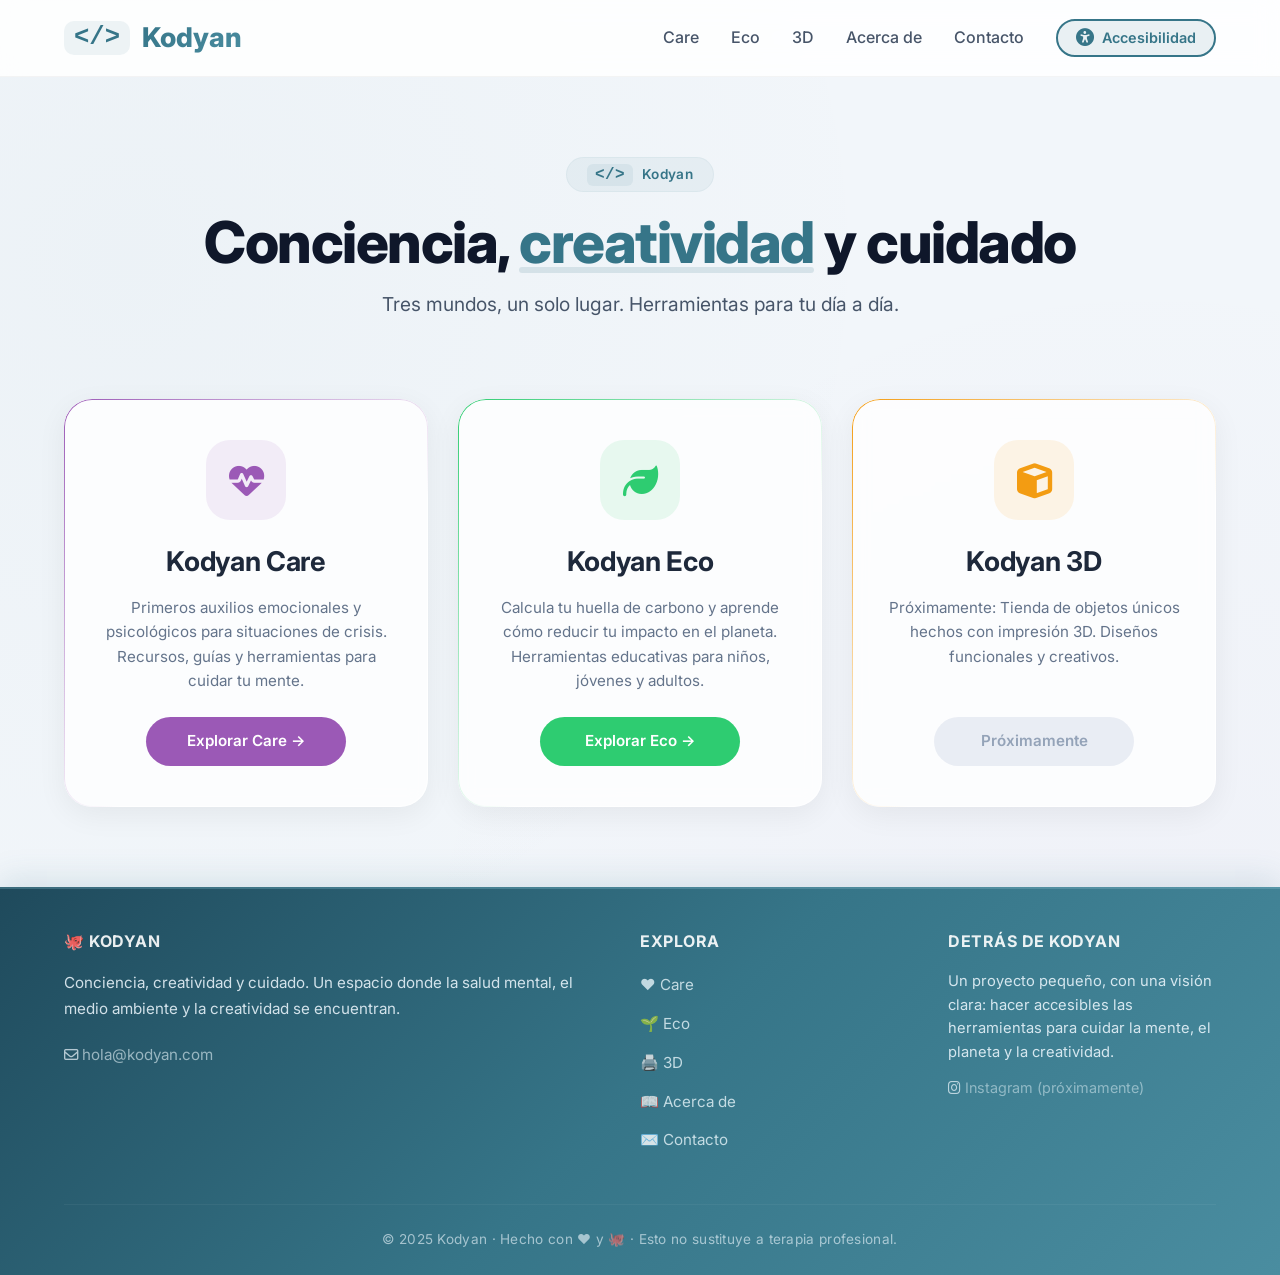
==== index.html @ 507002a2 "Update index.html" ====
<!DOCTYPE html>
<html lang="es">
<head>
    <meta charset="UTF-8" />
    <meta name="viewport" content="width=device-width, initial-scale=1.0" />
    <title>Kodyan · Conciencia, creatividad y cuidado</title>

    <!-- Font Awesome (iconos) -->
    <link rel="stylesheet" href="https://cdnjs.cloudflare.com/ajax/libs/font-awesome/6.5.0/css/all.min.css" />
    <!-- Google Fonts (Inter) -->
    <link href="https://fonts.googleapis.com/css2?family=Inter:opsz,wght@14..32,400;14..32,500;14..32,600;14..32,700;14..32,800&display=swap" rel="stylesheet" />

    <style>
        /* ============================================ */
        /* 1. RESET Y VARIABLES                         */
        /* ============================================ */
        * {
            margin: 0;
            padding: 0;
            box-sizing: border-box;
        }

        :root {
            --color-primario: #367588;
            --color-primario-claro: #4a8da0;
            --color-primario-oscuro: #1f4a5c;
            --color-care: #9B59B6;
            --color-eco: #2ECC71;
            --color-3d: #F39C12;
            --blanco: #ffffff;
            --gris-bg: #f2f6fa;
            --sombra-card: 0 8px 30px rgba(0, 0, 0, 0.06);
            --sombra-hover: 0 20px 50px rgba(0, 0, 0, 0.12);
            --radio: 28px;
        }

        body {
            font-family: 'Inter', sans-serif;
            background: var(--gris-bg);
            color: #1e293b;
            min-height: 100vh;
            display: flex;
            flex-direction: column;
            font-size: 1.125rem;
            line-height: 1.6;
            background-image:
                radial-gradient(circle at 10% 20%, rgba(54, 117, 136, 0.03) 0%, transparent 50%),
                radial-gradient(circle at 90% 80%, rgba(155, 89, 182, 0.03) 0%, transparent 50%);
            transition: all 0.3s ease;
        }

        .container {
            max-width: 1200px;
            margin: 0 auto;
            padding: 0 24px;
            width: 100%;
        }

        /* ============================================ */
        /* 2. SKIP LINK Y ACCESIBILIDAD                 */
        /* ============================================ */
        .skip-link {
            position: absolute;
            top: -1000px;
            left: 50%;
            transform: translateX(-50%);
            background: var(--color-primario);
            color: var(--blanco);
            padding: 12px 24px;
            border-radius: 0 0 8px 8px;
            z-index: 999;
            font-weight: 600;
            text-decoration: none;
        }
        .skip-link:focus { top: 0; }

        *:focus-visible {
            outline: 3px solid var(--color-primario);
            outline-offset: 3px;
            border-radius: 6px;
        }

        .visually-hidden {
            position: absolute;
            width: 1px;
            height: 1px;
            padding: 0;
            margin: -1px;
            overflow: hidden;
            clip: rect(0, 0, 0, 0);
            border: 0;
        }

        /* ============================================ */
        /* 3. HEADER Y MENÚ HAMBURGUESA                 */
        /* ============================================ */
        header {
            background: rgba(255, 255, 255, 0.85);
            backdrop-filter: blur(12px);
            -webkit-backdrop-filter: blur(12px);
            border-bottom: 1px solid rgba(0, 0, 0, 0.04);
            padding: 16px 0;
            position: sticky;
            top: 0;
            z-index: 50;
            transition: background 0.3s ease, border-color 0.3s ease;
        }

        .header-container {
            display: flex;
            justify-content: space-between;
            align-items: center;
            position: relative;
        }

        .logo {
            font-size: 1.7rem;
            font-weight: 800;
            color: var(--color-primario);
            text-decoration: none;
            display: flex;
            align-items: center;
            gap: 12px;
        }

        .logo-icono {
            font-weight: 800;
            font-size: 1.6rem;
            background: rgba(54, 117, 136, 0.08);
            padding: 4px 10px;
            border-radius: 10px;
            font-family: 'Courier New', monospace;
            color: var(--color-primario);
            line-height: 1;
            transition: background 0.3s ease, color 0.3s ease;
        }

        .logo span:last-child {
            background: linear-gradient(135deg, var(--color-primario), var(--color-primario-claro));
            -webkit-background-clip: text;
            -webkit-text-fill-color: transparent;
            background-clip: text;
            transition: all 0.3s ease;
        }

        /* Botón hamburguesa (oculto en escritorio) */
        .menu-hamburguesa {
            display: none;
            background: none;
            border: none;
            font-size: 1.8rem;
            color: var(--color-primario);
            cursor: pointer;
            padding: 8px;
            border-radius: 8px;
            transition: background 0.3s ease, color 0.3s ease;
        }

        .menu-hamburguesa:hover {
            background: rgba(54, 117, 136, 0.08);
        }

        .menu-hamburguesa:focus-visible {
            outline: 3px solid var(--color-primario);
            outline-offset: 3px;
        }

        /* Menú de navegación en escritorio */
        nav ul {
            display: flex;
            gap: 32px;
            list-style: none;
            align-items: center;
            flex-wrap: wrap;
        }

        nav a {
            text-decoration: none;
            color: #475569;
            font-weight: 500;
            font-size: 1rem;
            transition: color 0.2s ease;
            position: relative;
            white-space: nowrap;
        }

        nav a::after {
            content: '';
            position: absolute;
            bottom: -4px;
            left: 0;
            width: 0%;
            height: 2px;
            background: var(--color-primario);
            transition: width 0.3s ease;
        }

        nav a:hover {
            color: var(--color-primario);
        }
        nav a:hover::after {
            width: 100%;
        }

        /* ============================================ */
        /* 4. BOTÓN DE ACCESIBILIDAD                    */
        /* ============================================ */
        .btn-accesibilidad {
            background: rgba(54, 117, 136, 0.10);
            border: 2px solid var(--color-primario);
            color: var(--color-primario);
            padding: 8px 18px;
            border-radius: 40px;
            font-size: 0.9rem;
            font-weight: 600;
            cursor: pointer;
            transition: all 0.3s ease;
            display: flex;
            align-items: center;
            gap: 8px;
            font-family: 'Inter', sans-serif;
            white-space: nowrap;
        }

        .btn-accesibilidad i {
            font-size: 1.1rem;
        }

        .btn-accesibilidad:hover {
            background: var(--color-primario);
            color: var(--blanco);
            transform: scale(1.02);
            box-shadow: 0 4px 12px rgba(54, 117, 136, 0.3);
        }

        .btn-accesibilidad:focus-visible {
            outline: 3px solid var(--color-primario);
            outline-offset: 3px;
        }

        /* ============================================ */
        /* 5. PANEL DE ACCESIBILIDAD                    */
        /* ============================================ */
        .panel-accesibilidad {
            position: fixed;
            top: 80px;
            right: 20px;
            background: var(--blanco);
            border-radius: 16px;
            box-shadow: 0 20px 60px rgba(0, 0, 0, 0.15);
            padding: 24px;
            width: 280px;
            z-index: 999;
            border: 1px solid rgba(0, 0, 0, 0.06);
            transform: translateY(-10px);
            opacity: 0;
            visibility: hidden;
            transition: all 0.3s cubic-bezier(0.25, 0.46, 0.45, 0.94);
        }

        .panel-accesibilidad.activo {
            transform: translateY(0);
            opacity: 1;
            visibility: visible;
        }

        .panel-accesibilidad h3 {
            font-size: 1rem;
            font-weight: 700;
            color: #0f172a;
            margin-bottom: 16px;
            letter-spacing: -0.2px;
        }

        .panel-accesibilidad .opcion {
            display: flex;
            align-items: center;
            justify-content: space-between;
            padding: 10px 0;
            border-bottom: 1px solid #f1f5f9;
        }

        .panel-accesibilidad .opcion:last-child {
            border-bottom: none;
        }

        .panel-accesibilidad .opcion span {
            font-size: 0.9rem;
            color: #475569;
        }

        .panel-accesibilidad .opcion button {
            background: #f1f5f9;
            border: none;
            padding: 6px 14px;
            border-radius: 20px;
            font-size: 0.8rem;
            font-weight: 600;
            color: #475569;
            cursor: pointer;
            transition: all 0.2s ease;
        }

        .panel-accesibilidad .opcion button:hover {
            background: var(--color-primario);
            color: var(--blanco);
        }

        .panel-accesibilidad .opcion button.activo {
            background: var(--color-primario);
            color: var(--blanco);
        }

        /* ============================================ */
        /* 6. HERO                                     */
        /* ============================================ */
        .hero {
            padding: 80px 0 40px;
            text-align: center;
            position: relative;
        }

        .hero .container {
            position: relative;
            z-index: 1;
        }

        .hero .destacado {
            display: inline-block;
            background: rgba(54, 117, 136, 0.06);
            padding: 6px 20px;
            border-radius: 40px;
            font-size: 0.85rem;
            font-weight: 600;
            color: var(--color-primario);
            margin-bottom: 20px;
            border: 1px solid rgba(54, 117, 136, 0.06);
            letter-spacing: 0.3px;
            transition: all 0.3s ease;
        }

        .hero .destacado i {
            margin-right: 8px;
        }

        .hero .destacado .logo-icono {
            font-size: 1rem;
            padding: 2px 8px;
            border-radius: 6px;
            margin-right: 6px;
        }

        .hero h1 {
            font-size: 3.6rem;
            font-weight: 800;
            letter-spacing: -1.5px;
            line-height: 1.05;
            margin-bottom: 16px;
            color: #0f172a;
            transition: color 0.3s ease;
        }

        .hero h1 i {
            color: var(--color-primario);
            font-style: normal;
            position: relative;
        }

        .hero h1 i::after {
            content: '';
            position: absolute;
            bottom: 4px;
            left: 0;
            width: 100%;
            height: 6px;
            background: rgba(54, 117, 136, 0.15);
            border-radius: 4px;
        }

        .hero p {
            font-size: 1.2rem;
            color: #475569;
            max-width: 650px;
            margin: 0 auto 0;
            line-height: 1.6;
            transition: color 0.3s ease;
        }

        /* ============================================ */
        /* 7. CARDS                                     */
        /* ============================================ */
        .cards-grid {
            display: grid;
            grid-template-columns: repeat(3, 1fr);
            gap: 30px;
            padding: 40px 0 80px;
        }

        .card {
            background: rgba(255, 255, 255, 0.8);
            backdrop-filter: blur(8px);
            -webkit-backdrop-filter: blur(8px);
            border-radius: var(--radio);
            padding: 40px 30px;
            box-shadow: var(--sombra-card);
            text-align: center;
            border: 1px solid rgba(255, 255, 255, 0.7);
            transition: all 0.35s cubic-bezier(0.25, 0.46, 0.45, 0.94);
            display: flex;
            flex-direction: column;
            align-items: center;
            text-decoration: none;
            color: inherit;
            position: relative;
        }

        .card::before {
            content: '';
            position: absolute;
            inset: -1px;
            border-radius: var(--radio);
            padding: 1px;
            background: transparent;
            -webkit-mask: linear-gradient(#fff 0 0) content-box, linear-gradient(#fff 0 0);
            -webkit-mask-composite: xor;
            mask-composite: exclude;
            transition: all 0.4s ease;
            pointer-events: none;
        }

        .card-care::before { background: linear-gradient(135deg, var(--color-care), transparent 60%); }
        .card-eco::before { background: linear-gradient(135deg, var(--color-eco), transparent 60%); }
        .card-3d::before { background: linear-gradient(135deg, var(--color-3d), transparent 60%); }

        .card:hover::before { opacity: 1; }

        .card:hover {
            transform: translateY(-8px);
            box-shadow: var(--sombra-hover);
            background: rgba(255, 255, 255, 0.95);
            border-color: transparent;
        }

        .card .icono {
            display: flex;
            align-items: center;
            justify-content: center;
            width: 80px;
            height: 80px;
            border-radius: 24px;
            font-size: 2.2rem;
            margin-bottom: 20px;
            transition: all 0.3s ease;
        }

        .card-care .icono { background: rgba(155, 89, 182, 0.10); color: var(--color-care); }
        .card-eco .icono { background: rgba(46, 204, 113, 0.10); color: var(--color-eco); }
        .card-3d .icono { background: rgba(243, 156, 18, 0.10); color: var(--color-3d); }

        .card:hover .icono { transform: scale(1.02) rotate(-2deg); }

        .card h2 {
            font-size: 1.7rem;
            font-weight: 700;
            margin-bottom: 12px;
            letter-spacing: -0.3px;
            transition: color 0.3s ease;
        }

        .card p {
            color: #64748b;
            font-size: 0.95rem;
            line-height: 1.6;
            margin-bottom: 24px;
            flex-grow: 1;
            transition: color 0.3s ease;
        }

        .card .btn-card {
            display: inline-block;
            padding: 12px 32px;
            border-radius: 40px;
            font-weight: 600;
            font-size: 0.95rem;
            border: none;
            cursor: pointer;
            width: 100%;
            max-width: 200px;
            text-align: center;
            min-height: 48px;
            transition: all 0.3s ease;
            background: #f1f5f9;
            color: #475569;
        }

        .card-care .btn-card { background: var(--color-care); color: var(--blanco); }
        .card-care .btn-card:hover { background: #7d3c98; transform: scale(1.02); box-shadow: 0 8px 24px rgba(155, 89, 182, 0.3); }

        .card-eco .btn-card { background: var(--color-eco); color: var(--blanco); }
        .card-eco .btn-card:hover { background: #1ea85a; transform: scale(1.02); box-shadow: 0 8px 24px rgba(46, 204, 113, 0.3); }

        .card-3d .btn-card { background: var(--color-3d); color: var(--blanco); }
        .card-3d .btn-card:hover { background: #d68910; transform: scale(1.02); box-shadow: 0 8px 24px rgba(243, 156, 18, 0.3); }

        .card-3d .btn-card.proximamente {
            background: #e9edf4;
            color: #94a3b8;
            cursor: not-allowed;
        }
        .card-3d .btn-card.proximamente:hover { transform: none; box-shadow: none; }

        /* ============================================ */
        /* 8. FOOTER (Azul Kodyan)                     */
        /* ============================================ */
        footer {
            background: linear-gradient(135deg, #1f4a5c 0%, #367588 50%, #4a8da0 100%);
            color: #f0f9ff;
            padding: 40px 0 24px;
            margin-top: auto;
            border-top: 2px solid rgba(255, 255, 255, 0.08);
            box-shadow: 0 -8px 30px rgba(54, 117, 136, 0.15);
            transition: background 0.3s ease, border-color 0.3s ease;
        }

        .footer-grid {
            display: grid;
            grid-template-columns: 2fr 1fr 1fr;
            gap: 40px;
            margin-bottom: 40px;
        }

        .footer-grid h4 {
            color: #ffffff;
            font-size: 1rem;
            margin-bottom: 16px;
            font-weight: 700;
            letter-spacing: 0.5px;
            text-transform: uppercase;
            opacity: 0.9;
        }

        .footer-grid p {
            font-size: 0.95rem;
            line-height: 1.7;
            opacity: 0.85;
        }

        .footer-grid ul {
            list-style: none;
        }

        .footer-grid ul li {
            margin-bottom: 10px;
        }

        .footer-grid ul a {
            color: #e6f4f9;
            text-decoration: none;
            font-size: 0.95rem;
            opacity: 0.8;
            transition: all 0.3s ease;
            display: inline-block;
        }

        .footer-grid ul a:hover {
            opacity: 1;
            color: #ffffff;
            transform: translateX(4px);
            text-shadow: 0 0 20px rgba(255, 255, 255, 0.1);
        }

        .footer-grid .email-link {
            display: inline-flex;
            align-items: center;
            gap: 8px;
            margin-top: 12px;
            color: #e6f4f9;
            text-decoration: none;
            opacity: 0.85;
            transition: all 0.3s ease;
            font-size: 0.95rem;
        }

        .footer-grid .email-link:hover {
            opacity: 1;
            color: #ffffff;
            transform: translateX(4px);
        }

        .footer-grid .email-link i {
            font-size: 1.1rem;
        }

        .footer-bottom {
            border-top: 1px solid rgba(255, 255, 255, 0.08);
            padding-top: 24px;
            text-align: center;
            font-size: 0.85rem;
            opacity: 0.6;
            margin-top: 8px;
            letter-spacing: 0.3px;
        }

        /* ============================================ */
        /* 9. RESPONSIVE (Móvil)                        */
        /* ============================================ */
        @media (max-width: 992px) {
            .cards-grid {
                grid-template-columns: repeat(2, 1fr);
            }
            .hero h1 { font-size: 2.8rem; }
            nav ul { gap: 16px; }
            nav a { font-size: 0.85rem; }
            .btn-accesibilidad { font-size: 0.8rem; padding: 6px 14px; }
            .panel-accesibilidad { right: 10px; width: 260px; top: 70px; }
        }

        @media (max-width: 768px) {
            /* Mostrar botón hamburguesa */
            .menu-hamburguesa { display: block; }

            /* Ocultar menú en móvil por defecto */
            #menuNavegacion {
                position: absolute;
                top: 100%;
                left: 0;
                width: 100%;
                background: rgba(255, 255, 255, 0.98);
                backdrop-filter: blur(12px);
                -webkit-backdrop-filter: blur(12px);
                padding: 20px 24px;
                box-shadow: 0 20px 40px rgba(0, 0, 0, 0.08);
                border-top: 1px solid rgba(0, 0, 0, 0.04);
                transform: translateY(-10px);
                opacity: 0;
                visibility: hidden;
                transition: all 0.3s cubic-bezier(0.25, 0.46, 0.45, 0.94);
                z-index: 100;
            }

            #menuNavegacion.abierto {
                transform: translateY(0);
                opacity: 1;
                visibility: visible;
            }

            #menuNavegacion ul {
                flex-direction: column;
                align-items: stretch;
                gap: 0;
            }

            #menuNavegacion ul li {
                width: 100%;
                border-bottom: 1px solid #f1f5f9;
            }

            #menuNavegacion ul li:last-child { border-bottom: none; }

            #menuNavegacion ul a,
            #menuNavegacion ul .btn-accesibilidad {
                display: block;
                padding: 14px 16px;
                font-size: 1.1rem;
                width: 100%;
                text-align: left;
                background: transparent;
                border: none;
                border-radius: 8px;
                color: #1e293b;
                transition: background 0.2s ease;
            }

            #menuNavegacion ul a:hover,
            #menuNavegacion ul .btn-accesibilidad:hover {
                background: rgba(54, 117, 136, 0.06);
            }

            #menuNavegacion ul .btn-accesibilidad {
                justify-content: flex-start;
                gap: 12px;
                font-weight: 500;
                color: var(--color-primario);
            }

            #menuNavegacion ul .btn-accesibilidad i {
                font-size: 1.2rem;
            }

            /* Ajustes generales para móvil */
            .hero h1 { font-size: 2.2rem; }
            .hero p { font-size: 1rem; }
            .cards-grid {
                grid-template-columns: 1fr;
                max-width: 450px;
                margin: 0 auto;
            }
            .footer-grid {
                grid-template-columns: 1fr;
                gap: 24px;
            }
            .hero::before {
                font-size: 10rem;
                right: -20px;
                top: 0px;
            }
            .panel-accesibilidad { right: 10px; width: 240px; top: 60px; padding: 16px; }
        }

        @media (max-width: 480px) {
            .hero h1 { font-size: 1.8rem; }
            .hero .destacado { font-size: 0.75rem; }
            .card { padding: 30px 20px; }
            .card .icono { width: 60px; height: 60px; font-size: 1.8rem; }
            .logo-icono { font-size: 1.2rem; padding: 2px 8px; }
            .logo span:last-child { font-size: 1.4rem; }
            .menu-hamburguesa { font-size: 1.5rem; }
        }
    </style>
</head>
<body>

    <!-- ========================================== -->
    <!-- SKIP LINK (Accesibilidad)                  -->
    <!-- ========================================== -->
    <a href="#main-content" class="skip-link">Saltar al contenido principal</a>

    <!-- ========================================== -->
    <!-- HEADER CON MENÚ HAMBURGUESA                -->
    <!-- ========================================== -->
    <header role="banner">
        <div class="container header-container">
            <a href="index.html" class="logo" aria-label="Kodyan, página principal">
                <span class="logo-icono" aria-hidden="true">&lt;/&gt;</span>
                <span>Kodyan</span>
            </a>

            <!-- Botón hamburguesa (visible en móvil) -->
            <button class="menu-hamburguesa" id="menuHamburguesa" aria-label="Abrir menú de navegación" aria-expanded="false">
                <i class="fa-solid fa-bars" aria-hidden="true"></i>
            </button>

            <!-- Menú de navegación -->
            <nav role="navigation" aria-label="Menú principal" id="menuNavegacion">
                <ul>
                    <li><a href="care/" aria-label="Ir a Kodyan Care, herramientas emocionales">Care</a></li>
                    <li><a href="eco/" aria-label="Ir a Kodyan Eco, calculadoras ecológicas">Eco</a></li>
                    <li><a href="3d/" aria-label="Ir a Kodyan 3D, objetos impresos en 3D">3D</a></li>
                    <li><a href="acercade.html" aria-label="Conoce más sobre Kodyan">Acerca de</a></li>
                    <li><a href="contacto.html" aria-label="Ponte en contacto con Kodyan">Contacto</a></li>
                    <li>
                        <button class="btn-accesibilidad" id="btnAccesibilidad" aria-label="Abrir panel de accesibilidad" title="Opciones de accesibilidad" aria-expanded="false">
                            <i class="fa-solid fa-universal-access" aria-hidden="true"></i>
                            Accesibilidad
                        </button>
                    </li>
                </ul>
            </nav>
        </div>
    </header>

    <!-- ========================================== -->
    <!-- MAIN (Contenido principal)                 -->
    <!-- ========================================== -->
    <main id="main-content" role="main">

        <!-- HERO -->
        <section class="hero" aria-labelledby="hero-title">
            <div class="container">
                <span class="destacado" aria-hidden="true">
                    <span class="logo-icono" style="font-size: 1rem; padding: 2px 8px; border-radius: 6px; margin-right: 6px;">&lt;/&gt;</span> Kodyan
                </span>
                <h1 id="hero-title">Conciencia, <i>creatividad</i> y cuidado</h1>
                <p>
                    Tres mundos, un solo lugar. Herramientas para tu día a día.
                </p>
            </div>
        </section>

        <!-- CARDS (Los 3 pilares) -->
        <section class="container" aria-labelledby="pilares-title">
            <h2 id="pilares-title" class="visually-hidden">Los tres pilares de Kodyan</h2>
            <div class="cards-grid">

                <!-- CARD: CARE -->
                <a href="care/" class="card card-care" aria-label="Ir a Kodyan Care, herramientas emocionales">
                    <span class="icono" aria-hidden="true"><i class="fa-solid fa-heart-pulse"></i></span>
                    <h2>Kodyan Care</h2>
                    <p>
                        Primeros auxilios emocionales y psicológicos para situaciones de crisis.
                        Recursos, guías y herramientas para cuidar tu mente.
                    </p>
                    <span class="btn-card" aria-hidden="true">Explorar Care →</span>
                </a>

                <!-- CARD: ECO -->
                <a href="eco/" class="card card-eco" aria-label="Ir a Kodyan Eco, calculadoras ecológicas">
                    <span class="icono" aria-hidden="true"><i class="fa-solid fa-leaf"></i></span>
                    <h2>Kodyan Eco</h2>
                    <p>
                        Calcula tu huella de carbono y aprende cómo reducir tu impacto en el planeta.
                        Herramientas educativas para niños, jóvenes y adultos.
                    </p>
                    <span class="btn-card" aria-hidden="true">Explorar Eco →</span>
                </a>

                <!-- CARD: 3D -->
                <a href="3d/" class="card card-3d" aria-label="Ir a Kodyan 3D, objetos impresos en 3D">
                    <span class="icono" aria-hidden="true"><i class="fa-solid fa-cube"></i></span>
                    <h2>Kodyan 3D</h2>
                    <p>
                        Próximamente: Tienda de objetos únicos hechos con impresión 3D.
                        Diseños funcionales y creativos.
                    </p>
                    <span class="btn-card proximamente" aria-label="Kodyan 3D estará disponible próximamente" aria-disabled="true">Próximamente</span>
                </a>

            </div>
        </section>

    </main>

    <!-- ========================================== -->
    <!-- FOOTER                                     -->
    <!-- ========================================== -->
    <footer role="contentinfo">
        <div class="container">
            <div class="footer-grid">

                <!-- Columna 1: Sobre Kodyan -->
                <div>
                    <h4>🐙 Kodyan</h4>
                    <p>Conciencia, creatividad y cuidado. Un espacio donde la salud mental, el medio ambiente y la creatividad se encuentran.</p>
                    <p style="font-size: 0.9rem; opacity: 0.7; margin-top: 8px;">
                        <i class="fa-regular fa-envelope" aria-hidden="true"></i>
                        <a href="mailto:hola@kodyan.com" class="email-link">hola@kodyan.com</a>
                    </p>
                </div>

                <!-- Columna 2: Explora -->
                <div>
                    <h4>Explora</h4>
                    <ul>
                        <li><a href="care/">❤️ Care</a></li>
                        <li><a href="eco/">🌱 Eco</a></li>
                        <li><a href="3d/">🖨️ 3D</a></li>
                        <li><a href="acercade.html">📖 Acerca de</a></li>
                        <li><a href="contacto.html">✉️ Contacto</a></li>
                    </ul>
                </div>

                <!-- Columna 3: Detrás de Kodyan -->
                <div>
                    <h4>Detrás de Kodyan</h4>
                    <p style="font-size: 0.92rem; line-height: 1.6; opacity: 0.85;">
                        Un proyecto pequeño, con una visión clara: hacer accesibles las herramientas para cuidar la mente, el planeta y la creatividad.
                    </p>
                    <p style="margin-top: 12px; font-size: 0.9rem; opacity: 0.7;">
                        <i class="fa-brands fa-instagram" aria-hidden="true"></i>
                        <a href="#" style="color: #e6f4f9; text-decoration: none; opacity: 0.7;">Instagram (próximamente)</a>
                    </p>
                </div>

            </div>
            <div class="footer-bottom">
                <p>&copy; 2025 Kodyan · Hecho con ❤️ y 🐙 · Esto no sustituye a terapia profesional.</p>
            </div>
        </div>
    </footer>

    <!-- ========================================== -->
    <!-- PANEL DE ACCESIBILIDAD (HTML)              -->
    <!-- ========================================== -->
    <div class="panel-accesibilidad" id="panelAccesibilidad" role="dialog" aria-label="Panel de accesibilidad" aria-live="polite">
        <h3>♿ Opciones de accesibilidad</h3>

        <div class="opcion">
            <span>🔍 Tamaño de texto</span>
            <div>
                <button id="disminuirTexto" aria-label="Disminuir tamaño de texto">A-</button>
                <button id="aumentarTexto" aria-label="Aumentar tamaño de texto">A+</button>
            </div>
        </div>

        <div class="opcion">
            <span>🌓 Contraste</span>
            <button id="toggleContraste" aria-label="Activar o desactivar alto contraste">Activar</button>
        </div>

        <div class="opcion">
            <span>📖 Lectura fácil</span>
            <button id="toggleLectura" aria-label="Activar o desactivar modo lectura">Activar</button>
        </div>
    </div>

    <!-- ========================================== -->
    <!-- JAVASCRIPT (Accesibilidad + Menú)          -->
    <!-- ========================================== -->
    <script>
        // =============================================
        // 1. MENÚ HAMBURGUESA
        // =============================================
        const menuHamburguesa = document.getElementById('menuHamburguesa');
        const menuNavegacion = document.getElementById('menuNavegacion');
        let menuAbierto = false;

        menuHamburguesa.addEventListener('click', function(e) {
            e.stopPropagation();
            menuAbierto = !menuAbierto;
            menuNavegacion.classList.toggle('abierto', menuAbierto);
            this.setAttribute('aria-expanded', menuAbierto);
            const icono = this.querySelector('i');
            icono.className = menuAbierto ? 'fa-solid fa-xmark' : 'fa-solid fa-bars';
        });

        document.addEventListener('click', function(e) {
            if (menuAbierto && !menuNavegacion.contains(e.target) && e.target !== menuHamburguesa) {
                menuNavegacion.classList.remove('abierto');
                menuAbierto = false;
                menuHamburguesa.setAttribute('aria-expanded', 'false');
                menuHamburguesa.querySelector('i').className = 'fa-solid fa-bars';
            }
        });

        document.addEventListener('keydown', function(e) {
            if (e.key === 'Escape' && menuAbierto) {
                menuNavegacion.classList.remove('abierto');
                menuAbierto = false;
                menuHamburguesa.setAttribute('aria-expanded', 'false');
                menuHamburguesa.querySelector('i').className = 'fa-solid fa-bars';
                menuHamburguesa.focus();
            }
        });

        document.querySelectorAll('#menuNavegacion ul a, #menuNavegacion ul .btn-accesibilidad').forEach(enlace => {
            enlace.addEventListener('click', function() {
                if (window.innerWidth <= 768) {
                    menuNavegacion.classList.remove('abierto');
                    menuAbierto = false;
                    menuHamburguesa.setAttribute('aria-expanded', 'false');
                    menuHamburguesa.querySelector('i').className = 'fa-solid fa-bars';
                }
            });
        });

        // =============================================
        // 2. PANEL DE ACCESIBILIDAD
        // =============================================
        const btnAccesibilidad = document.getElementById('btnAccesibilidad');
        const panelAccesibilidad = document.getElementById('panelAccesibilidad');
        let panelAbierto = false;

        btnAccesibilidad.addEventListener('click', function(e) {
            e.stopPropagation();
            panelAbierto = !panelAbierto;
            panelAccesibilidad.classList.toggle('activo', panelAbierto);
            this.setAttribute('aria-expanded', panelAbierto);
        });

        document.addEventListener('click', function(e) {
            if (panelAbierto && !panelAccesibilidad.contains(e.target) && e.target !== btnAccesibilidad) {
                panelAccesibilidad.classList.remove('activo');
                panelAbierto = false;
                btnAccesibilidad.setAttribute('aria-expanded', 'false');
            }
        });

        document.addEventListener('keydown', function(e) {
            if (e.key === 'Escape' && panelAbierto) {
                panelAccesibilidad.classList.remove('activo');
                panelAbierto = false;
                btnAccesibilidad.setAttribute('aria-expanded', 'false');
                btnAccesibilidad.focus();
            }
        });

        // =============================================
        // 3. FUNCIONES DE ACCESIBILIDAD (CORREGIDAS)
        // =============================================

        // Aumentar texto (zoom)
        let tamañoTexto = 100;
        const body = document.body;

        document.getElementById('aumentarTexto').addEventListener('click', function() {
            if (tamañoTexto < 140) {
                tamañoTexto += 10;
                body.style.zoom = tamañoTexto / 100;
            }
        });

        document.getElementById('disminuirTexto').addEventListener('click', function() {
            if (tamañoTexto > 70) {
                tamañoTexto -= 10;
                body.style.zoom = tamañoTexto / 100;
            }
        });

        // =============================================
        // ALTO CONTRASTE (VERSIÓN SIMPLIFICADA)
        // =============================================
        const toggleContraste = document.getElementById('toggleContraste');
        let contrasteActivo = false;

        if (toggleContraste) {
            toggleContraste.addEventListener('click', function() {
                contrasteActivo = !contrasteActivo;

                if (contrasteActivo) {
                    document.body.style.backgroundColor = '#000000';
                    document.body.style.color = '#ffffff';
                    document.body.style.setProperty('color', '#ffffff', 'important');
                    this.textContent = 'Desactivar';
                    this.classList.add('activo');
                } else {
                    document.body.style.backgroundColor = '';
                    document.body.style.color = '';
                    document.body.style.setProperty('color', '', 'important');
                    this.textContent = 'Activar';
                    this.classList.remove('activo');
                }

                console.log('Contraste activado:', contrasteActivo);
            });
        }

        // =============================================
        // LECTURA FÁCIL (VERSIÓN SIMPLIFICADA)
        // =============================================
        const toggleLectura = document.getElementById('toggleLectura');
        let lecturaActiva = false;

        if (toggleLectura) {
            toggleLectura.addEventListener('click', function() {
                lecturaActiva = !lecturaActiva;

                if (lecturaActiva) {
                    document.body.style.fontSize = '1.4rem';
                    document.body.style.lineHeight = '1.8';
                    document.body.style.fontFamily = 'Arial, Helvetica, sans-serif';
                    this.textContent = 'Desactivar';
                    this.classList.add('activo');
                } else {
                    document.body.style.fontSize = '';
                    document.body.style.lineHeight = '';
                    document.body.style.fontFamily = '';
                    this.textContent = 'Activar';
                    this.classList.remove('activo');
                }

                console.log('Lectura fácil activada:', lecturaActiva);
            });
        }
    </script>

</body>
</html>
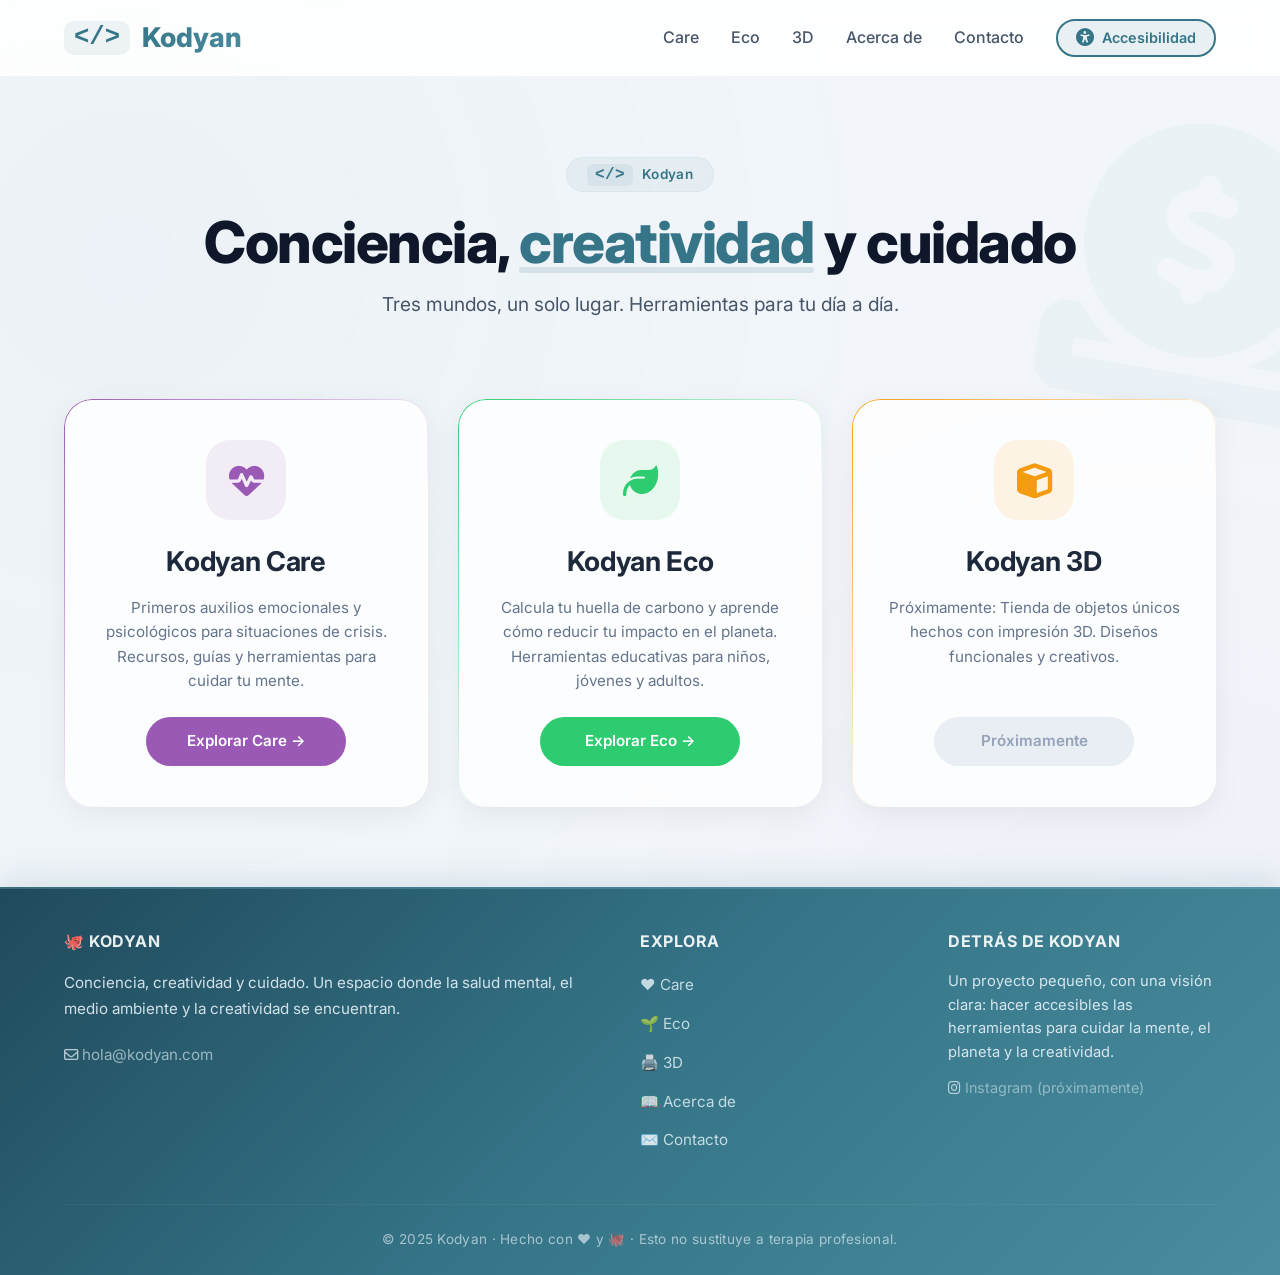
==== commit bc418f85: "Update index.html" ====
--- a/index.html
+++ b/index.html
@@ -46,7 +46,7 @@
             background-image:
                 radial-gradient(circle at 10% 20%, rgba(54, 117, 136, 0.03) 0%, transparent 50%),
                 radial-gradient(circle at 90% 80%, rgba(155, 89, 182, 0.03) 0%, transparent 50%);
-            transition: all 0.3s ease;
+            transition: background 0.3s ease, color 0.3s ease;
         }
 
         .container {
@@ -143,7 +143,6 @@
             transition: all 0.3s ease;
         }
 
-        /* Botón hamburguesa (oculto en escritorio) */
         .menu-hamburguesa {
             display: none;
             background: none;
@@ -165,7 +164,6 @@
             outline-offset: 3px;
         }
 
-        /* Menú de navegación en escritorio */
         nav ul {
             display: flex;
             gap: 32px;
@@ -239,7 +237,7 @@
         }
 
         /* ============================================ */
-        /* 5. PANEL DE ACCESIBILIDAD                    */
+        /* 5. PANEL DE ACCESIBILIDAD (NUEVO)            */
         /* ============================================ */
         .panel-accesibilidad {
             position: fixed;
@@ -272,6 +270,11 @@
             letter-spacing: -0.2px;
         }
 
+        .panel-accesibilidad h3 i {
+            color: var(--color-primario);
+            margin-right: 8px;
+        }
+
         .panel-accesibilidad .opcion {
             display: flex;
             align-items: center;
@@ -287,6 +290,15 @@
         .panel-accesibilidad .opcion span {
             font-size: 0.9rem;
             color: #475569;
+            display: flex;
+            align-items: center;
+            gap: 8px;
+        }
+
+        .panel-accesibilidad .opcion span i {
+            color: var(--color-primario);
+            width: 18px;
+            text-align: center;
         }
 
         .panel-accesibilidad .opcion button {
@@ -311,6 +323,11 @@
             color: var(--blanco);
         }
 
+        .panel-accesibilidad .opcion div {
+            display: flex;
+            gap: 6px;
+        }
+
         /* ============================================ */
         /* 6. HERO                                     */
         /* ============================================ */
@@ -318,6 +335,20 @@
             padding: 80px 0 40px;
             text-align: center;
             position: relative;
+        }
+
+        .hero::before {
+            content: '\f4b9';
+            font-family: 'Font Awesome 6 Free';
+            font-weight: 900;
+            font-size: 18rem;
+            position: absolute;
+            top: -40px;
+            right: -60px;
+            color: rgba(54, 117, 136, 0.03);
+            pointer-events: none;
+            z-index: 0;
+            transform: rotate(10deg);
         }
 
         .hero .container {
@@ -337,10 +368,6 @@
             border: 1px solid rgba(54, 117, 136, 0.06);
             letter-spacing: 0.3px;
             transition: all 0.3s ease;
-        }
-
-        .hero .destacado i {
-            margin-right: 8px;
         }
 
         .hero .destacado .logo-icono {
@@ -616,10 +643,8 @@
         }
 
         @media (max-width: 768px) {
-            /* Mostrar botón hamburguesa */
             .menu-hamburguesa { display: block; }
 
-            /* Ocultar menú en móvil por defecto */
             #menuNavegacion {
                 position: absolute;
                 top: 100%;
@@ -687,7 +712,6 @@
                 font-size: 1.2rem;
             }
 
-            /* Ajustes generales para móvil */
             .hero h1 { font-size: 2.2rem; }
             .hero p { font-size: 1rem; }
             .cards-grid {
@@ -715,6 +739,193 @@
             .logo-icono { font-size: 1.2rem; padding: 2px 8px; }
             .logo span:last-child { font-size: 1.4rem; }
             .menu-hamburguesa { font-size: 1.5rem; }
+        }
+
+        /* ============================================ */
+        /* 10. ALTO CONTRASTE (SIN !important)         */
+        /* ============================================ */
+        .alto-contraste {
+            background: #000000;
+            color: #ffffff;
+        }
+
+        .alto-contraste * {
+            border-color: #ffffff;
+        }
+
+        .alto-contraste .card {
+            background: #1a1a1a;
+            border: 2px solid #ffffff;
+            box-shadow: none;
+        }
+
+        .alto-contraste .card p {
+            color: #dddddd;
+        }
+
+        .alto-contraste .card h2 {
+            color: #ffffff;
+        }
+
+        .alto-contraste header {
+            background: #000000;
+            border-bottom: 2px solid #ffffff;
+        }
+
+        .alto-contraste nav a {
+            color: #ffffff;
+        }
+
+        .alto-contraste .btn-card {
+            border: 2px solid #ffffff;
+            background: #000000;
+            color: #ffffff;
+        }
+
+        .alto-contraste .btn-card:hover {
+            background: #ffffff;
+            color: #000000;
+        }
+
+        .alto-contraste .panel-accesibilidad {
+            background: #1a1a1a;
+            border: 2px solid #ffffff;
+        }
+
+        .alto-contraste .panel-accesibilidad h3,
+        .alto-contraste .panel-accesibilidad .opcion span {
+            color: #ffffff;
+        }
+
+        .alto-contraste .panel-accesibilidad .opcion button {
+            background: #000000;
+            color: #ffffff;
+            border: 1px solid #ffffff;
+        }
+
+        .alto-contraste .panel-accesibilidad .opcion button:hover {
+            background: #ffffff;
+            color: #000000;
+        }
+
+        .alto-contraste footer {
+            background: #000000;
+            border-top: 2px solid #ffffff;
+        }
+
+        .alto-contraste .hero h1 {
+            color: #ffffff;
+        }
+
+        .alto-contraste .hero p {
+            color: #dddddd;
+        }
+
+        .alto-contraste .hero .destacado {
+            color: #ffffff;
+            border-color: #ffffff;
+            background: transparent;
+        }
+
+        .alto-contraste .logo span:last-child {
+            -webkit-text-fill-color: #ffffff;
+            background: none;
+        }
+
+        .alto-contraste .logo-icono,
+        .alto-contraste .logo span:first-child {
+            background: #ffffff;
+            color: #000000;
+        }
+
+        .alto-contraste .menu-hamburguesa {
+            color: #ffffff;
+        }
+
+        .alto-contraste .menu-hamburguesa:hover {
+            background: rgba(255, 255, 255, 0.1);
+        }
+
+        /* ============================================ */
+        /* 11. LECTURA FÁCIL                           */
+        /* ============================================ */
+        .lectura-facil {
+            font-family: 'Arial', 'Helvetica', sans-serif;
+        }
+
+        .lectura-facil .hero h1 {
+            font-size: 4.2rem;
+            letter-spacing: -0.5px;
+        }
+
+        .lectura-facil .hero p {
+            font-size: 1.6rem;
+            line-height: 1.9;
+        }
+
+        .lectura-facil .hero .destacado {
+            font-size: 1rem;
+            padding: 8px 24px;
+            letter-spacing: 0.5px;
+        }
+
+        .lectura-facil .card h2 {
+            font-size: 2.2rem;
+        }
+
+        .lectura-facil .card p {
+            font-size: 1.3rem;
+            line-height: 1.9;
+        }
+
+        .lectura-facil .card .btn-card {
+            font-size: 1.2rem;
+            padding: 16px 36px;
+            min-height: 56px;
+        }
+
+        .lectura-facil nav a {
+            font-size: 1.2rem;
+        }
+
+        .lectura-facil .btn-accesibilidad {
+            font-size: 1.1rem;
+            padding: 10px 22px;
+        }
+
+        .lectura-facil .panel-accesibilidad .opcion button {
+            font-size: 1.1rem;
+            padding: 10px 18px;
+        }
+
+        .lectura-facil .panel-accesibilidad h3 {
+            font-size: 1.4rem;
+        }
+
+        .lectura-facil .logo {
+            font-size: 2rem;
+        }
+
+        .lectura-facil .logo-icono {
+            font-size: 1.8rem;
+            padding: 6px 14px;
+        }
+
+        .lectura-facil .footer-grid p,
+        .lectura-facil .footer-grid ul a {
+            font-size: 1.1rem;
+        }
+
+        .lectura-facil .footer-grid h4 {
+            font-size: 1.2rem;
+        }
+
+        .lectura-facil .footer-grid .email-link {
+            font-size: 1.1rem;
+        }
+
+        .lectura-facil .footer-bottom {
+            font-size: 1rem;
         }
     </style>
 </head>
@@ -869,13 +1080,13 @@
     </footer>
 
     <!-- ========================================== -->
-    <!-- PANEL DE ACCESIBILIDAD (HTML)              -->
+    <!-- PANEL DE ACCESIBILIDAD (NUEVO)             -->
     <!-- ========================================== -->
     <div class="panel-accesibilidad" id="panelAccesibilidad" role="dialog" aria-label="Panel de accesibilidad" aria-live="polite">
-        <h3>♿ Opciones de accesibilidad</h3>
+        <h3><i class="fa-solid fa-sliders" aria-hidden="true"></i> Opciones de accesibilidad</h3>
 
         <div class="opcion">
-            <span>🔍 Tamaño de texto</span>
+            <span><i class="fa-solid fa-text-height" aria-hidden="true"></i> Tamaño de texto</span>
             <div>
                 <button id="disminuirTexto" aria-label="Disminuir tamaño de texto">A-</button>
                 <button id="aumentarTexto" aria-label="Aumentar tamaño de texto">A+</button>
@@ -883,12 +1094,12 @@
         </div>
 
         <div class="opcion">
-            <span>🌓 Contraste</span>
+            <span><i class="fa-solid fa-circle-half-stroke" aria-hidden="true"></i> Alto contraste</span>
             <button id="toggleContraste" aria-label="Activar o desactivar alto contraste">Activar</button>
         </div>
 
         <div class="opcion">
-            <span>📖 Lectura fácil</span>
+            <span><i class="fa-solid fa-font" aria-hidden="true"></i> Lectura fácil</span>
             <button id="toggleLectura" aria-label="Activar o desactivar modo lectura">Activar</button>
         </div>
     </div>
@@ -904,44 +1115,46 @@
         const menuNavegacion = document.getElementById('menuNavegacion');
         let menuAbierto = false;
 
-        menuHamburguesa.addEventListener('click', function(e) {
-            e.stopPropagation();
-            menuAbierto = !menuAbierto;
-            menuNavegacion.classList.toggle('abierto', menuAbierto);
-            this.setAttribute('aria-expanded', menuAbierto);
-            const icono = this.querySelector('i');
-            icono.className = menuAbierto ? 'fa-solid fa-xmark' : 'fa-solid fa-bars';
-        });
-
-        document.addEventListener('click', function(e) {
-            if (menuAbierto && !menuNavegacion.contains(e.target) && e.target !== menuHamburguesa) {
-                menuNavegacion.classList.remove('abierto');
-                menuAbierto = false;
-                menuHamburguesa.setAttribute('aria-expanded', 'false');
-                menuHamburguesa.querySelector('i').className = 'fa-solid fa-bars';
-            }
-        });
-
-        document.addEventListener('keydown', function(e) {
-            if (e.key === 'Escape' && menuAbierto) {
-                menuNavegacion.classList.remove('abierto');
-                menuAbierto = false;
-                menuHamburguesa.setAttribute('aria-expanded', 'false');
-                menuHamburguesa.querySelector('i').className = 'fa-solid fa-bars';
-                menuHamburguesa.focus();
-            }
-        });
-
-        document.querySelectorAll('#menuNavegacion ul a, #menuNavegacion ul .btn-accesibilidad').forEach(enlace => {
-            enlace.addEventListener('click', function() {
-                if (window.innerWidth <= 768) {
+        if (menuHamburguesa && menuNavegacion) {
+            menuHamburguesa.addEventListener('click', function(e) {
+                e.stopPropagation();
+                menuAbierto = !menuAbierto;
+                menuNavegacion.classList.toggle('abierto', menuAbierto);
+                this.setAttribute('aria-expanded', menuAbierto);
+                const icono = this.querySelector('i');
+                icono.className = menuAbierto ? 'fa-solid fa-xmark' : 'fa-solid fa-bars';
+            });
+
+            document.addEventListener('click', function(e) {
+                if (menuAbierto && !menuNavegacion.contains(e.target) && e.target !== menuHamburguesa) {
                     menuNavegacion.classList.remove('abierto');
                     menuAbierto = false;
                     menuHamburguesa.setAttribute('aria-expanded', 'false');
                     menuHamburguesa.querySelector('i').className = 'fa-solid fa-bars';
                 }
             });
-        });
+
+            document.addEventListener('keydown', function(e) {
+                if (e.key === 'Escape' && menuAbierto) {
+                    menuNavegacion.classList.remove('abierto');
+                    menuAbierto = false;
+                    menuHamburguesa.setAttribute('aria-expanded', 'false');
+                    menuHamburguesa.querySelector('i').className = 'fa-solid fa-bars';
+                    menuHamburguesa.focus();
+                }
+            });
+
+            document.querySelectorAll('#menuNavegacion ul a, #menuNavegacion ul .btn-accesibilidad').forEach(enlace => {
+                enlace.addEventListener('click', function() {
+                    if (window.innerWidth <= 768) {
+                        menuNavegacion.classList.remove('abierto');
+                        menuAbierto = false;
+                        menuHamburguesa.setAttribute('aria-expanded', 'false');
+                        menuHamburguesa.querySelector('i').className = 'fa-solid fa-bars';
+                    }
+                });
+            });
+        }
 
         // =============================================
         // 2. PANEL DE ACCESIBILIDAD
@@ -950,54 +1163,61 @@
         const panelAccesibilidad = document.getElementById('panelAccesibilidad');
         let panelAbierto = false;
 
-        btnAccesibilidad.addEventListener('click', function(e) {
-            e.stopPropagation();
-            panelAbierto = !panelAbierto;
-            panelAccesibilidad.classList.toggle('activo', panelAbierto);
-            this.setAttribute('aria-expanded', panelAbierto);
-        });
-
-        document.addEventListener('click', function(e) {
-            if (panelAbierto && !panelAccesibilidad.contains(e.target) && e.target !== btnAccesibilidad) {
-                panelAccesibilidad.classList.remove('activo');
-                panelAbierto = false;
-                btnAccesibilidad.setAttribute('aria-expanded', 'false');
-            }
-        });
-
-        document.addEventListener('keydown', function(e) {
-            if (e.key === 'Escape' && panelAbierto) {
-                panelAccesibilidad.classList.remove('activo');
-                panelAbierto = false;
-                btnAccesibilidad.setAttribute('aria-expanded', 'false');
-                btnAccesibilidad.focus();
-            }
-        });
+        if (btnAccesibilidad && panelAccesibilidad) {
+            btnAccesibilidad.addEventListener('click', function(e) {
+                e.stopPropagation();
+                panelAbierto = !panelAbierto;
+                panelAccesibilidad.classList.toggle('activo', panelAbierto);
+                this.setAttribute('aria-expanded', panelAbierto);
+            });
+
+            document.addEventListener('click', function(e) {
+                if (panelAbierto && !panelAccesibilidad.contains(e.target) && e.target !== btnAccesibilidad) {
+                    panelAccesibilidad.classList.remove('activo');
+                    panelAbierto = false;
+                    btnAccesibilidad.setAttribute('aria-expanded', 'false');
+                }
+            });
+
+            document.addEventListener('keydown', function(e) {
+                if (e.key === 'Escape' && panelAbierto) {
+                    panelAccesibilidad.classList.remove('activo');
+                    panelAbierto = false;
+                    btnAccesibilidad.setAttribute('aria-expanded', 'false');
+                    btnAccesibilidad.focus();
+                }
+            });
+        }
 
         // =============================================
-        // 3. FUNCIONES DE ACCESIBILIDAD (CORREGIDAS)
+        // 3. TAMAÑO DE TEXTO (ZOOM)
         // =============================================
-
-        // Aumentar texto (zoom)
         let tamañoTexto = 100;
         const body = document.body;
 
-        document.getElementById('aumentarTexto').addEventListener('click', function() {
-            if (tamañoTexto < 140) {
-                tamañoTexto += 10;
-                body.style.zoom = tamañoTexto / 100;
-            }
-        });
-
-        document.getElementById('disminuirTexto').addEventListener('click', function() {
-            if (tamañoTexto > 70) {
-                tamañoTexto -= 10;
-                body.style.zoom = tamañoTexto / 100;
-            }
-        });
+        const aumentarTexto = document.getElementById('aumentarTexto');
+        const disminuirTexto = document.getElementById('disminuirTexto');
+
+        if (aumentarTexto) {
+            aumentarTexto.addEventListener('click', function() {
+                if (tamañoTexto < 140) {
+                    tamañoTexto += 10;
+                    body.style.zoom = tamañoTexto / 100;
+                }
+            });
+        }
+
+        if (disminuirTexto) {
+            disminuirTexto.addEventListener('click', function() {
+                if (tamañoTexto > 70) {
+                    tamañoTexto -= 10;
+                    body.style.zoom = tamañoTexto / 100;
+                }
+            });
+        }
 
         // =============================================
-        // ALTO CONTRASTE (VERSIÓN SIMPLIFICADA)
+        // 4. ALTO CONTRASTE (USANDO CLASES)
         // =============================================
         const toggleContraste = document.getElementById('toggleContraste');
         let contrasteActivo = false;
@@ -1005,27 +1225,15 @@
         if (toggleContraste) {
             toggleContraste.addEventListener('click', function() {
                 contrasteActivo = !contrasteActivo;
-
-                if (contrasteActivo) {
-                    document.body.style.backgroundColor = '#000000';
-                    document.body.style.color = '#ffffff';
-                    document.body.style.setProperty('color', '#ffffff', 'important');
-                    this.textContent = 'Desactivar';
-                    this.classList.add('activo');
-                } else {
-                    document.body.style.backgroundColor = '';
-                    document.body.style.color = '';
-                    document.body.style.setProperty('color', '', 'important');
-                    this.textContent = 'Activar';
-                    this.classList.remove('activo');
-                }
-
+                document.body.classList.toggle('alto-contraste', contrasteActivo);
+                this.textContent = contrasteActivo ? 'Desactivar' : 'Activar';
+                this.classList.toggle('activo', contrasteActivo);
                 console.log('Contraste activado:', contrasteActivo);
             });
         }
 
         // =============================================
-        // LECTURA FÁCIL (VERSIÓN SIMPLIFICADA)
+        // 5. LECTURA FÁCIL (USANDO CLASES)
         // =============================================
         const toggleLectura = document.getElementById('toggleLectura');
         let lecturaActiva = false;
@@ -1033,21 +1241,9 @@
         if (toggleLectura) {
             toggleLectura.addEventListener('click', function() {
                 lecturaActiva = !lecturaActiva;
-
-                if (lecturaActiva) {
-                    document.body.style.fontSize = '1.4rem';
-                    document.body.style.lineHeight = '1.8';
-                    document.body.style.fontFamily = 'Arial, Helvetica, sans-serif';
-                    this.textContent = 'Desactivar';
-                    this.classList.add('activo');
-                } else {
-                    document.body.style.fontSize = '';
-                    document.body.style.lineHeight = '';
-                    document.body.style.fontFamily = '';
-                    this.textContent = 'Activar';
-                    this.classList.remove('activo');
-                }
-
+                document.body.classList.toggle('lectura-facil', lecturaActiva);
+                this.textContent = lecturaActiva ? 'Desactivar' : 'Activar';
+                this.classList.toggle('activo', lecturaActiva);
                 console.log('Lectura fácil activada:', lecturaActiva);
             });
         }
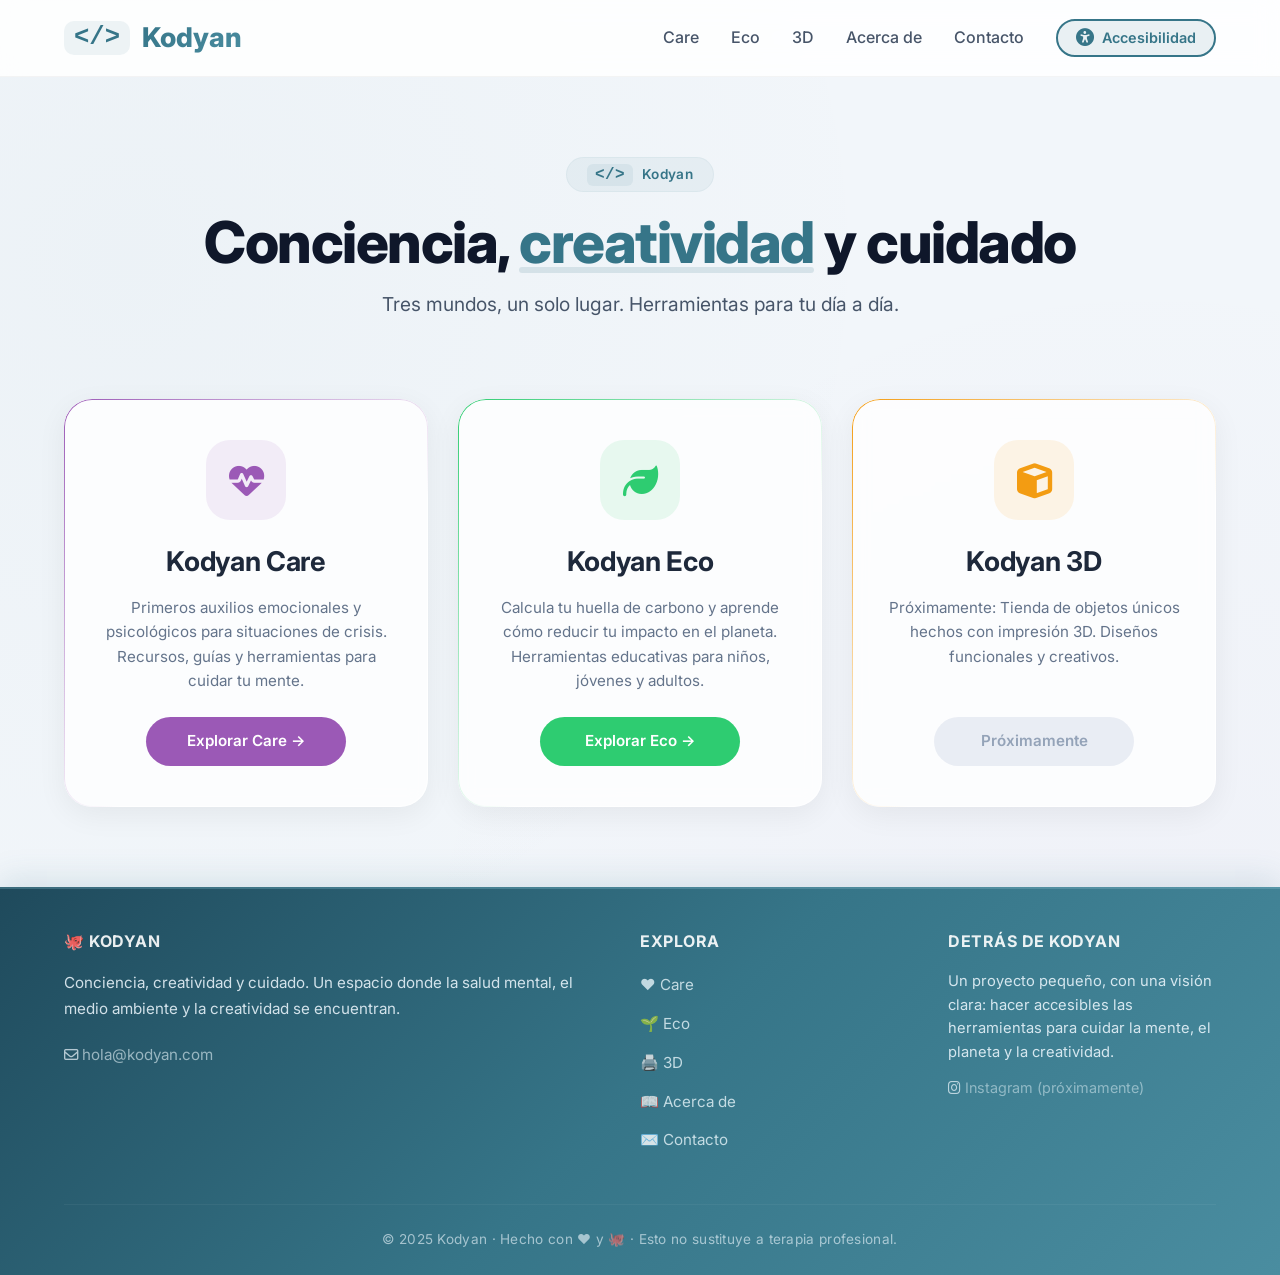
==== commit ee31f8d5: "Update index.html" ====
--- a/index.html
+++ b/index.html
@@ -335,20 +335,6 @@
             padding: 80px 0 40px;
             text-align: center;
             position: relative;
-        }
-
-        .hero::before {
-            content: '\f4b9';
-            font-family: 'Font Awesome 6 Free';
-            font-weight: 900;
-            font-size: 18rem;
-            position: absolute;
-            top: -40px;
-            right: -60px;
-            color: rgba(54, 117, 136, 0.03);
-            pointer-events: none;
-            z-index: 0;
-            transform: rotate(10deg);
         }
 
         .hero .container {
@@ -741,110 +727,137 @@
             .menu-hamburguesa { font-size: 1.5rem; }
         }
 
-        /* ============================================ */
-        /* 10. ALTO CONTRASTE (SIN !important)         */
-        /* ============================================ */
-        .alto-contraste {
-            background: #000000;
-            color: #ffffff;
-        }
-
-        .alto-contraste * {
-            border-color: #ffffff;
-        }
-
-        .alto-contraste .card {
-            background: #1a1a1a;
-            border: 2px solid #ffffff;
-            box-shadow: none;
-        }
-
-        .alto-contraste .card p {
-            color: #dddddd;
-        }
-
-        .alto-contraste .card h2 {
-            color: #ffffff;
-        }
-
-        .alto-contraste header {
-            background: #000000;
-            border-bottom: 2px solid #ffffff;
-        }
-
-        .alto-contraste nav a {
-            color: #ffffff;
-        }
-
-        .alto-contraste .btn-card {
-            border: 2px solid #ffffff;
-            background: #000000;
-            color: #ffffff;
-        }
-
-        .alto-contraste .btn-card:hover {
-            background: #ffffff;
-            color: #000000;
-        }
-
-        .alto-contraste .panel-accesibilidad {
-            background: #1a1a1a;
-            border: 2px solid #ffffff;
-        }
-
-        .alto-contraste .panel-accesibilidad h3,
-        .alto-contraste .panel-accesibilidad .opcion span {
-            color: #ffffff;
-        }
-
-        .alto-contraste .panel-accesibilidad .opcion button {
-            background: #000000;
-            color: #ffffff;
-            border: 1px solid #ffffff;
-        }
-
-        .alto-contraste .panel-accesibilidad .opcion button:hover {
-            background: #ffffff;
-            color: #000000;
-        }
-
-        .alto-contraste footer {
-            background: #000000;
-            border-top: 2px solid #ffffff;
-        }
-
-        .alto-contraste .hero h1 {
-            color: #ffffff;
-        }
-
-        .alto-contraste .hero p {
-            color: #dddddd;
-        }
-
-        .alto-contraste .hero .destacado {
-            color: #ffffff;
-            border-color: #ffffff;
-            background: transparent;
-        }
-
-        .alto-contraste .logo span:last-child {
-            -webkit-text-fill-color: #ffffff;
-            background: none;
-        }
-
-        .alto-contraste .logo-icono,
-        .alto-contraste .logo span:first-child {
-            background: #ffffff;
-            color: #000000;
-        }
-
-        .alto-contraste .menu-hamburguesa {
-            color: #ffffff;
-        }
-
-        .alto-contraste .menu-hamburguesa:hover {
-            background: rgba(255, 255, 255, 0.1);
-        }
+      /* ============================================ */
+/* ALTO CONTRASTE (CORREGIDO)                   */
+/* ============================================ */
+.alto-contraste {
+    background: #000000;
+    color: #ffffff;
+}
+
+.alto-contraste * {
+    border-color: #ffffff;
+}
+
+.alto-contraste .card {
+    background: #1a1a1a;
+    border: 2px solid #ffffff;
+    box-shadow: none;
+}
+
+.alto-contraste .card p {
+    color: #dddddd;
+}
+
+.alto-contraste .card h2 {
+    color: #ffffff;
+}
+
+.alto-contraste header {
+    background: #000000;
+    border-bottom: 2px solid #ffffff;
+}
+
+.alto-contraste nav a {
+    color: #ffffff;
+}
+
+.alto-contraste .btn-card {
+    border: 2px solid #ffffff;
+    background: #000000;
+    color: #ffffff;
+}
+
+.alto-contraste .btn-card:hover {
+    background: #ffffff;
+    color: #000000;
+}
+
+.alto-contraste .panel-accesibilidad {
+    background: #1a1a1a;
+    border: 2px solid #ffffff;
+}
+
+.alto-contraste .panel-accesibilidad h3,
+.alto-contraste .panel-accesibilidad .opcion span {
+    color: #ffffff;
+}
+
+.alto-contraste .panel-accesibilidad .opcion button {
+    background: #000000;
+    color: #ffffff;
+    border: 1px solid #ffffff;
+}
+
+.alto-contraste .panel-accesibilidad .opcion button:hover {
+    background: #ffffff;
+    color: #000000;
+}
+
+.alto-contraste footer {
+    background: #000000;
+    border-top: 2px solid #ffffff;
+}
+
+.alto-contraste .hero h1 {
+    color: #ffffff;
+}
+
+.alto-contraste .hero p {
+    color: #dddddd;
+}
+
+.alto-contraste .hero .destacado {
+    color: #ffffff;
+    border-color: #ffffff;
+    background: transparent;
+}
+
+.alto-contraste .logo span:last-child {
+    -webkit-text-fill-color: #ffffff;
+    background: none;
+}
+
+.alto-contraste .logo-icono,
+.alto-contraste .logo span:first-child {
+    background: #ffffff;
+    color: #000000;
+}
+
+.alto-contraste .menu-hamburguesa {
+    color: #ffffff;
+}
+
+.alto-contraste .menu-hamburguesa:hover {
+    background: rgba(255, 255, 255, 0.1);
+}
+
+/* ===== FORZAR ÍCONOS A BLANCO ===== */
+.alto-contraste .btn-accesibilidad i,
+.alto-contraste .panel-accesibilidad h3 i,
+.alto-contraste .panel-accesibilidad .opcion span i,
+.alto-contraste .hero .destacado i,
+.alto-contraste .icono i,
+.alto-contraste .logo-icono,
+.alto-contraste .fa-solid,
+.alto-contraste .fa-regular,
+.alto-contraste .fa-brands {
+    color: #ffffff !important;
+}
+
+/* Excepción: los íconos dentro del logo y del panel que ya están en blanco */
+.alto-contraste .logo-icono {
+    background: #ffffff !important;
+    color: #000000 !important;
+}
+
+.alto-contraste .panel-accesibilidad .opcion button i {
+    color: #475569 !important; /* Mantener el color original en los botones */
+}
+
+.alto-contraste .panel-accesibilidad .opcion button:hover i {
+    color: #ffffff !important; /* Y blanco al hacer hover */
+}
 
         /* ============================================ */
         /* 11. LECTURA FÁCIL                           */
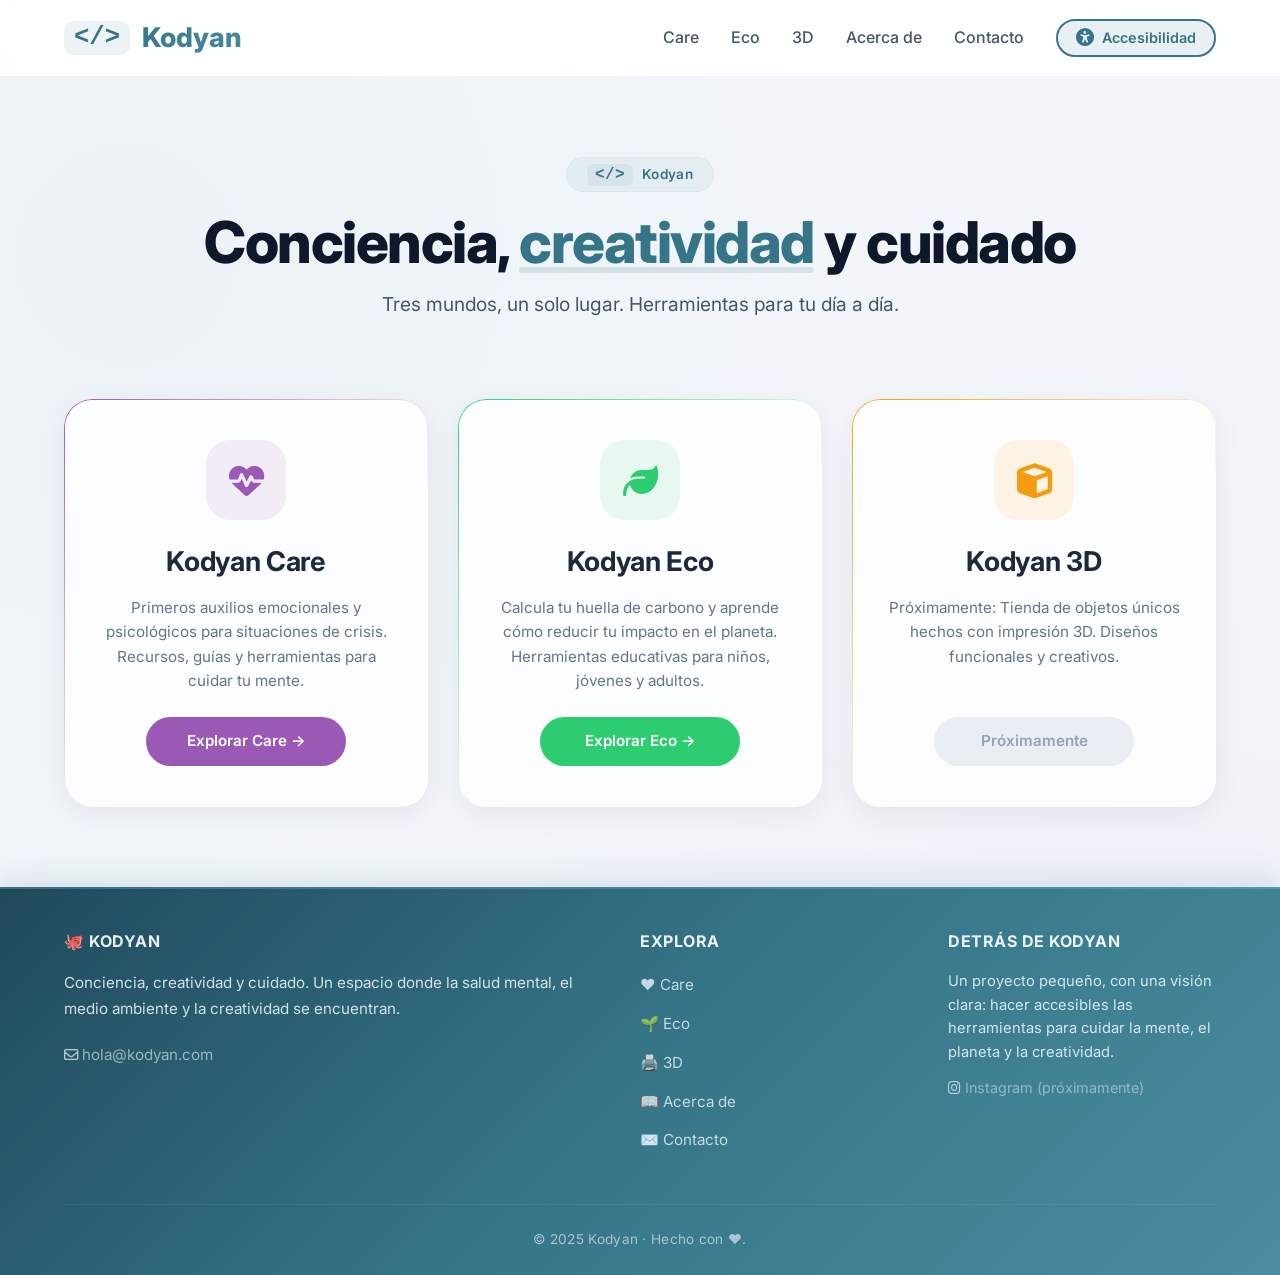
==== commit 0d986834: "Update index.html" ====
--- a/index.html
+++ b/index.html
@@ -1004,42 +1004,42 @@
         <!-- CARDS (Los 3 pilares) -->
         <section class="container" aria-labelledby="pilares-title">
             <h2 id="pilares-title" class="visually-hidden">Los tres pilares de Kodyan</h2>
-            <div class="cards-grid">
-
-                <!-- CARD: CARE -->
-                <a href="care/" class="card card-care" aria-label="Ir a Kodyan Care, herramientas emocionales">
-                    <span class="icono" aria-hidden="true"><i class="fa-solid fa-heart-pulse"></i></span>
-                    <h2>Kodyan Care</h2>
-                    <p>
-                        Primeros auxilios emocionales y psicológicos para situaciones de crisis.
-                        Recursos, guías y herramientas para cuidar tu mente.
-                    </p>
-                    <span class="btn-card" aria-hidden="true">Explorar Care →</span>
-                </a>
-
-                <!-- CARD: ECO -->
-                <a href="eco/" class="card card-eco" aria-label="Ir a Kodyan Eco, calculadoras ecológicas">
-                    <span class="icono" aria-hidden="true"><i class="fa-solid fa-leaf"></i></span>
-                    <h2>Kodyan Eco</h2>
-                    <p>
-                        Calcula tu huella de carbono y aprende cómo reducir tu impacto en el planeta.
-                        Herramientas educativas para niños, jóvenes y adultos.
-                    </p>
-                    <span class="btn-card" aria-hidden="true">Explorar Eco →</span>
-                </a>
-
-                <!-- CARD: 3D -->
-                <a href="3d/" class="card card-3d" aria-label="Ir a Kodyan 3D, objetos impresos en 3D">
-                    <span class="icono" aria-hidden="true"><i class="fa-solid fa-cube"></i></span>
-                    <h2>Kodyan 3D</h2>
-                    <p>
-                        Próximamente: Tienda de objetos únicos hechos con impresión 3D.
-                        Diseños funcionales y creativos.
-                    </p>
-                    <span class="btn-card proximamente" aria-label="Kodyan 3D estará disponible próximamente" aria-disabled="true">Próximamente</span>
-                </a>
-
-            </div>
+          <div class="cards-grid">
+
+    <!-- CARD: CARE -->
+    <a href="care/" class="card card-care" aria-label="Ir a Kodyan Care, herramientas emocionales">
+        <span class="icono" aria-hidden="true"><i class="fa-solid fa-heart-pulse"></i></span>
+        <h2>Kodyan Care</h2>
+        <p>
+            Primeros auxilios emocionales y psicológicos para situaciones de crisis.
+            Recursos, guías y herramientas para cuidar tu mente.
+        </p>
+        <span class="btn-card" aria-hidden="true">Explorar Care →</span>
+    </a>
+
+    <!-- CARD: ECO -->
+    <a href="eco/" class="card card-eco" aria-label="Ir a Kodyan Eco, calculadoras ecológicas">
+        <span class="icono" aria-hidden="true"><i class="fa-solid fa-leaf"></i></span>
+        <h2>Kodyan Eco</h2>
+        <p>
+            Calcula tu huella de carbono y aprende cómo reducir tu impacto en el planeta.
+            Herramientas educativas para niños, jóvenes y adultos.
+        </p>
+        <span class="btn-card" aria-hidden="true">Explorar Eco →</span>
+    </a>
+
+    <!-- CARD: 3D (con enlace directo a 3d/index.html) -->
+    <a href="3d/index.html" class="card card-3d" aria-label="Ir a Kodyan 3D, objetos impresos en 3D">
+        <span class="icono" aria-hidden="true"><i class="fa-solid fa-cube"></i></span>
+        <h2>Kodyan 3D</h2>
+        <p>
+            Próximamente: Tienda de objetos únicos hechos con impresión 3D.
+            Diseños funcionales y creativos.
+        </p>
+        <span class="btn-card proximamente" aria-label="Kodyan 3D estará disponible próximamente" aria-disabled="true">Próximamente</span>
+    </a>
+
+</div>
         </section>
 
     </main>
@@ -1087,7 +1087,7 @@
 
             </div>
             <div class="footer-bottom">
-                <p>&copy; 2025 Kodyan · Hecho con ❤️ y 🐙 · Esto no sustituye a terapia profesional.</p>
+                <p>&copy; 2025 Kodyan · Hecho con ❤️.</p>
             </div>
         </div>
     </footer>
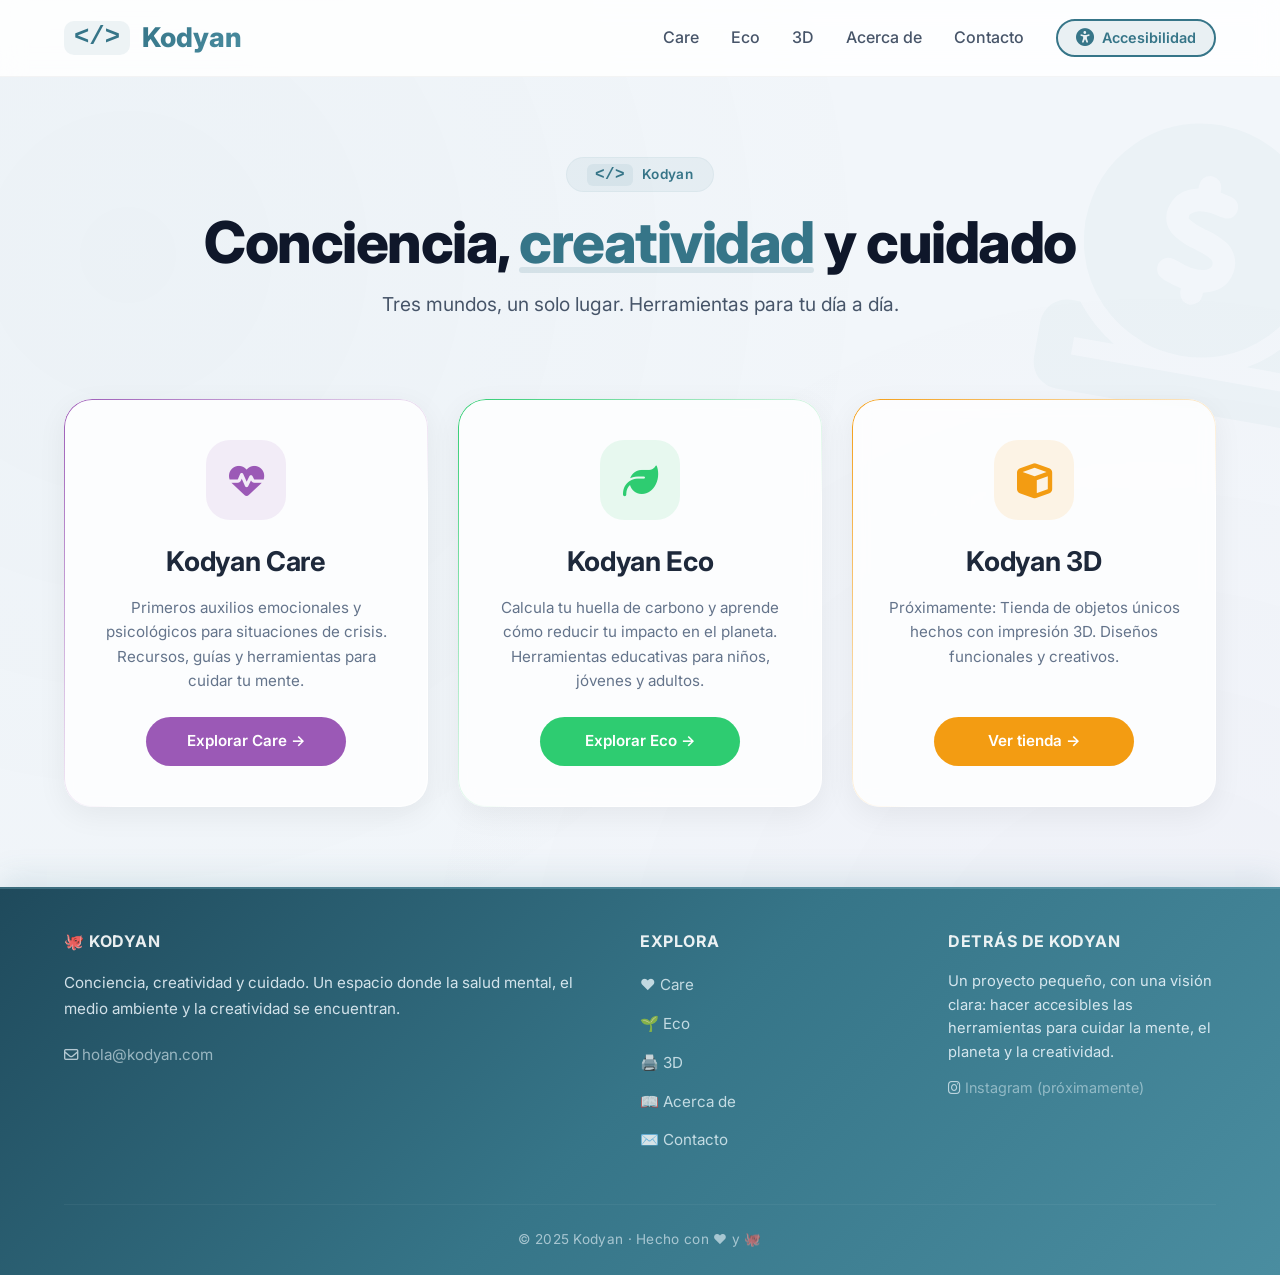
==== commit 768a4d22: "Update index.html" ====
--- a/index.html
+++ b/index.html
@@ -237,7 +237,7 @@
         }
 
         /* ============================================ */
-        /* 5. PANEL DE ACCESIBILIDAD (NUEVO)            */
+        /* 5. PANEL DE ACCESIBILIDAD                    */
         /* ============================================ */
         .panel-accesibilidad {
             position: fixed;
@@ -337,6 +337,20 @@
             position: relative;
         }
 
+        .hero::before {
+            content: '\f4b9';
+            font-family: 'Font Awesome 6 Free';
+            font-weight: 900;
+            font-size: 18rem;
+            position: absolute;
+            top: -40px;
+            right: -60px;
+            color: rgba(54, 117, 136, 0.03);
+            pointer-events: none;
+            z-index: 0;
+            transform: rotate(10deg);
+        }
+
         .hero .container {
             position: relative;
             z-index: 1;
@@ -400,7 +414,7 @@
         }
 
         /* ============================================ */
-        /* 7. CARDS                                     */
+        /* 7. CARDS (con todos los enlaces corregidos)  */
         /* ============================================ */
         .cards-grid {
             display: grid;
@@ -515,15 +529,8 @@
         .card-3d .btn-card { background: var(--color-3d); color: var(--blanco); }
         .card-3d .btn-card:hover { background: #d68910; transform: scale(1.02); box-shadow: 0 8px 24px rgba(243, 156, 18, 0.3); }
 
-        .card-3d .btn-card.proximamente {
-            background: #e9edf4;
-            color: #94a3b8;
-            cursor: not-allowed;
-        }
-        .card-3d .btn-card.proximamente:hover { transform: none; box-shadow: none; }
-
-        /* ============================================ */
-        /* 8. FOOTER (Azul Kodyan)                     */
+        /* ============================================ */
+        /* 8. FOOTER                                    */
         /* ============================================ */
         footer {
             background: linear-gradient(135deg, #1f4a5c 0%, #367588 50%, #4a8da0 100%);
@@ -615,7 +622,7 @@
         }
 
         /* ============================================ */
-        /* 9. RESPONSIVE (Móvil)                        */
+        /* 9. RESPONSIVE                                */
         /* ============================================ */
         @media (max-width: 992px) {
             .cards-grid {
@@ -727,137 +734,134 @@
             .menu-hamburguesa { font-size: 1.5rem; }
         }
 
-      /* ============================================ */
-/* ALTO CONTRASTE (CORREGIDO)                   */
-/* ============================================ */
-.alto-contraste {
-    background: #000000;
-    color: #ffffff;
-}
-
-.alto-contraste * {
-    border-color: #ffffff;
-}
-
-.alto-contraste .card {
-    background: #1a1a1a;
-    border: 2px solid #ffffff;
-    box-shadow: none;
-}
-
-.alto-contraste .card p {
-    color: #dddddd;
-}
-
-.alto-contraste .card h2 {
-    color: #ffffff;
-}
-
-.alto-contraste header {
-    background: #000000;
-    border-bottom: 2px solid #ffffff;
-}
-
-.alto-contraste nav a {
-    color: #ffffff;
-}
-
-.alto-contraste .btn-card {
-    border: 2px solid #ffffff;
-    background: #000000;
-    color: #ffffff;
-}
-
-.alto-contraste .btn-card:hover {
-    background: #ffffff;
-    color: #000000;
-}
-
-.alto-contraste .panel-accesibilidad {
-    background: #1a1a1a;
-    border: 2px solid #ffffff;
-}
-
-.alto-contraste .panel-accesibilidad h3,
-.alto-contraste .panel-accesibilidad .opcion span {
-    color: #ffffff;
-}
-
-.alto-contraste .panel-accesibilidad .opcion button {
-    background: #000000;
-    color: #ffffff;
-    border: 1px solid #ffffff;
-}
-
-.alto-contraste .panel-accesibilidad .opcion button:hover {
-    background: #ffffff;
-    color: #000000;
-}
-
-.alto-contraste footer {
-    background: #000000;
-    border-top: 2px solid #ffffff;
-}
-
-.alto-contraste .hero h1 {
-    color: #ffffff;
-}
-
-.alto-contraste .hero p {
-    color: #dddddd;
-}
-
-.alto-contraste .hero .destacado {
-    color: #ffffff;
-    border-color: #ffffff;
-    background: transparent;
-}
-
-.alto-contraste .logo span:last-child {
-    -webkit-text-fill-color: #ffffff;
-    background: none;
-}
-
-.alto-contraste .logo-icono,
-.alto-contraste .logo span:first-child {
-    background: #ffffff;
-    color: #000000;
-}
-
-.alto-contraste .menu-hamburguesa {
-    color: #ffffff;
-}
-
-.alto-contraste .menu-hamburguesa:hover {
-    background: rgba(255, 255, 255, 0.1);
-}
-
-/* ===== FORZAR ÍCONOS A BLANCO ===== */
-.alto-contraste .btn-accesibilidad i,
-.alto-contraste .panel-accesibilidad h3 i,
-.alto-contraste .panel-accesibilidad .opcion span i,
-.alto-contraste .hero .destacado i,
-.alto-contraste .icono i,
-.alto-contraste .logo-icono,
-.alto-contraste .fa-solid,
-.alto-contraste .fa-regular,
-.alto-contraste .fa-brands {
-    color: #ffffff !important;
-}
-
-/* Excepción: los íconos dentro del logo y del panel que ya están en blanco */
-.alto-contraste .logo-icono {
-    background: #ffffff !important;
-    color: #000000 !important;
-}
-
-.alto-contraste .panel-accesibilidad .opcion button i {
-    color: #475569 !important; /* Mantener el color original en los botones */
-}
-
-.alto-contraste .panel-accesibilidad .opcion button:hover i {
-    color: #ffffff !important; /* Y blanco al hacer hover */
-}
+        /* ============================================ */
+        /* 10. ALTO CONTRASTE                           */
+        /* ============================================ */
+        .alto-contraste {
+            background: #000000;
+            color: #ffffff;
+        }
+
+        .alto-contraste * {
+            border-color: #ffffff;
+        }
+
+        .alto-contraste .card {
+            background: #1a1a1a;
+            border: 2px solid #ffffff;
+            box-shadow: none;
+        }
+
+        .alto-contraste .card p {
+            color: #dddddd;
+        }
+
+        .alto-contraste .card h2 {
+            color: #ffffff;
+        }
+
+        .alto-contraste header {
+            background: #000000;
+            border-bottom: 2px solid #ffffff;
+        }
+
+        .alto-contraste nav a {
+            color: #ffffff;
+        }
+
+        .alto-contraste .btn-card {
+            border: 2px solid #ffffff;
+            background: #000000;
+            color: #ffffff;
+        }
+
+        .alto-contraste .btn-card:hover {
+            background: #ffffff;
+            color: #000000;
+        }
+
+        .alto-contraste .panel-accesibilidad {
+            background: #1a1a1a;
+            border: 2px solid #ffffff;
+        }
+
+        .alto-contraste .panel-accesibilidad h3,
+        .alto-contraste .panel-accesibilidad .opcion span {
+            color: #ffffff;
+        }
+
+        .alto-contraste .panel-accesibilidad .opcion button {
+            background: #000000;
+            color: #ffffff;
+            border: 1px solid #ffffff;
+        }
+
+        .alto-contraste .panel-accesibilidad .opcion button:hover {
+            background: #ffffff;
+            color: #000000;
+        }
+
+        .alto-contraste footer {
+            background: #000000;
+            border-top: 2px solid #ffffff;
+        }
+
+        .alto-contraste .hero h1 {
+            color: #ffffff;
+        }
+
+        .alto-contraste .hero p {
+            color: #dddddd;
+        }
+
+        .alto-contraste .hero .destacado {
+            color: #ffffff;
+            border-color: #ffffff;
+            background: transparent;
+        }
+
+        .alto-contraste .logo span:last-child {
+            -webkit-text-fill-color: #ffffff;
+            background: none;
+        }
+
+        .alto-contraste .logo-icono,
+        .alto-contraste .logo span:first-child {
+            background: #ffffff;
+            color: #000000;
+        }
+
+        .alto-contraste .menu-hamburguesa {
+            color: #ffffff;
+        }
+
+        .alto-contraste .menu-hamburguesa:hover {
+            background: rgba(255, 255, 255, 0.1);
+        }
+
+        .alto-contraste .btn-accesibilidad i,
+        .alto-contraste .panel-accesibilidad h3 i,
+        .alto-contraste .panel-accesibilidad .opcion span i,
+        .alto-contraste .hero .destacado i,
+        .alto-contraste .icono i,
+        .alto-contraste .fa-solid,
+        .alto-contraste .fa-regular,
+        .alto-contraste .fa-brands {
+            color: #ffffff !important;
+        }
+
+        .alto-contraste .logo-icono {
+            background: #ffffff !important;
+            color: #000000 !important;
+        }
+
+        .alto-contraste .panel-accesibilidad .opcion button i {
+            color: #475569 !important;
+        }
+
+        .alto-contraste .panel-accesibilidad .opcion button:hover i {
+            color: #ffffff !important;
+        }
 
         /* ============================================ */
         /* 11. LECTURA FÁCIL                           */
@@ -945,12 +949,12 @@
 <body>
 
     <!-- ========================================== -->
-    <!-- SKIP LINK (Accesibilidad)                  -->
+    <!-- SKIP LINK                                 -->
     <!-- ========================================== -->
     <a href="#main-content" class="skip-link">Saltar al contenido principal</a>
 
     <!-- ========================================== -->
-    <!-- HEADER CON MENÚ HAMBURGUESA                -->
+    <!-- HEADER                                     -->
     <!-- ========================================== -->
     <header role="banner">
         <div class="container header-container">
@@ -959,17 +963,15 @@
                 <span>Kodyan</span>
             </a>
 
-            <!-- Botón hamburguesa (visible en móvil) -->
             <button class="menu-hamburguesa" id="menuHamburguesa" aria-label="Abrir menú de navegación" aria-expanded="false">
                 <i class="fa-solid fa-bars" aria-hidden="true"></i>
             </button>
 
-            <!-- Menú de navegación -->
             <nav role="navigation" aria-label="Menú principal" id="menuNavegacion">
                 <ul>
                     <li><a href="care/" aria-label="Ir a Kodyan Care, herramientas emocionales">Care</a></li>
                     <li><a href="eco/" aria-label="Ir a Kodyan Eco, calculadoras ecológicas">Eco</a></li>
-                    <li><a href="3d/" aria-label="Ir a Kodyan 3D, objetos impresos en 3D">3D</a></li>
+                    <li><a href="3d/index.html" aria-label="Ir a Kodyan 3D, objetos impresos en 3D">3D</a></li>
                     <li><a href="acercade.html" aria-label="Conoce más sobre Kodyan">Acerca de</a></li>
                     <li><a href="contacto.html" aria-label="Ponte en contacto con Kodyan">Contacto</a></li>
                     <li>
@@ -984,7 +986,7 @@
     </header>
 
     <!-- ========================================== -->
-    <!-- MAIN (Contenido principal)                 -->
+    <!-- MAIN                                       -->
     <!-- ========================================== -->
     <main id="main-content" role="main">
 
@@ -1001,57 +1003,56 @@
             </div>
         </section>
 
-        <!-- CARDS (Los 3 pilares) -->
+        <!-- CARDS -->
         <section class="container" aria-labelledby="pilares-title">
             <h2 id="pilares-title" class="visually-hidden">Los tres pilares de Kodyan</h2>
-          <div class="cards-grid">
-
-    <!-- CARD: CARE -->
-    <a href="care/" class="card card-care" aria-label="Ir a Kodyan Care, herramientas emocionales">
-        <span class="icono" aria-hidden="true"><i class="fa-solid fa-heart-pulse"></i></span>
-        <h2>Kodyan Care</h2>
-        <p>
-            Primeros auxilios emocionales y psicológicos para situaciones de crisis.
-            Recursos, guías y herramientas para cuidar tu mente.
-        </p>
-        <span class="btn-card" aria-hidden="true">Explorar Care →</span>
-    </a>
-
-    <!-- CARD: ECO -->
-    <a href="eco/" class="card card-eco" aria-label="Ir a Kodyan Eco, calculadoras ecológicas">
-        <span class="icono" aria-hidden="true"><i class="fa-solid fa-leaf"></i></span>
-        <h2>Kodyan Eco</h2>
-        <p>
-            Calcula tu huella de carbono y aprende cómo reducir tu impacto en el planeta.
-            Herramientas educativas para niños, jóvenes y adultos.
-        </p>
-        <span class="btn-card" aria-hidden="true">Explorar Eco →</span>
-    </a>
-
-    <!-- CARD: 3D (con enlace directo a 3d/index.html) -->
-    <a href="3d/index.html" class="card card-3d" aria-label="Ir a Kodyan 3D, objetos impresos en 3D">
-        <span class="icono" aria-hidden="true"><i class="fa-solid fa-cube"></i></span>
-        <h2>Kodyan 3D</h2>
-        <p>
-            Próximamente: Tienda de objetos únicos hechos con impresión 3D.
-            Diseños funcionales y creativos.
-        </p>
-        <span class="btn-card proximamente" aria-label="Kodyan 3D estará disponible próximamente" aria-disabled="true">Próximamente</span>
-    </a>
-
-</div>
+            <div class="cards-grid">
+
+                <!-- CARD: CARE -->
+                <a href="care/" class="card card-care" aria-label="Ir a Kodyan Care, herramientas emocionales">
+                    <span class="icono" aria-hidden="true"><i class="fa-solid fa-heart-pulse"></i></span>
+                    <h2>Kodyan Care</h2>
+                    <p>
+                        Primeros auxilios emocionales y psicológicos para situaciones de crisis.
+                        Recursos, guías y herramientas para cuidar tu mente.
+                    </p>
+                    <span class="btn-card" aria-hidden="true">Explorar Care →</span>
+                </a>
+
+                <!-- CARD: ECO -->
+                <a href="eco/" class="card card-eco" aria-label="Ir a Kodyan Eco, calculadoras ecológicas">
+                    <span class="icono" aria-hidden="true"><i class="fa-solid fa-leaf"></i></span>
+                    <h2>Kodyan Eco</h2>
+                    <p>
+                        Calcula tu huella de carbono y aprende cómo reducir tu impacto en el planeta.
+                        Herramientas educativas para niños, jóvenes y adultos.
+                    </p>
+                    <span class="btn-card" aria-hidden="true">Explorar Eco →</span>
+                </a>
+
+                <!-- CARD: 3D (con enlace directo y botón activo) -->
+                <a href="3d/index.html" class="card card-3d" aria-label="Ir a Kodyan 3D, objetos impresos en 3D">
+                    <span class="icono" aria-hidden="true"><i class="fa-solid fa-cube"></i></span>
+                    <h2>Kodyan 3D</h2>
+                    <p>
+                        Próximamente: Tienda de objetos únicos hechos con impresión 3D.
+                        Diseños funcionales y creativos.
+                    </p>
+                    <span class="btn-card" aria-hidden="true">Ver tienda →</span>
+                </a>
+
+            </div>
         </section>
 
     </main>
 
     <!-- ========================================== -->
-    <!-- FOOTER                                     -->
+    <!-- FOOTER (sin aviso legal)                   -->
     <!-- ========================================== -->
     <footer role="contentinfo">
         <div class="container">
             <div class="footer-grid">
 
-                <!-- Columna 1: Sobre Kodyan -->
                 <div>
                     <h4>🐙 Kodyan</h4>
                     <p>Conciencia, creatividad y cuidado. Un espacio donde la salud mental, el medio ambiente y la creatividad se encuentran.</p>
@@ -1061,19 +1062,17 @@
                     </p>
                 </div>
 
-                <!-- Columna 2: Explora -->
                 <div>
                     <h4>Explora</h4>
                     <ul>
                         <li><a href="care/">❤️ Care</a></li>
                         <li><a href="eco/">🌱 Eco</a></li>
-                        <li><a href="3d/">🖨️ 3D</a></li>
+                        <li><a href="3d/index.html">🖨️ 3D</a></li>
                         <li><a href="acercade.html">📖 Acerca de</a></li>
                         <li><a href="contacto.html">✉️ Contacto</a></li>
                     </ul>
                 </div>
 
-                <!-- Columna 3: Detrás de Kodyan -->
                 <div>
                     <h4>Detrás de Kodyan</h4>
                     <p style="font-size: 0.92rem; line-height: 1.6; opacity: 0.85;">
@@ -1087,13 +1086,13 @@
 
             </div>
             <div class="footer-bottom">
-                <p>&copy; 2025 Kodyan · Hecho con ❤️.</p>
+                <p>&copy; 2025 Kodyan · Hecho con ❤️ y 🐙</p>
             </div>
         </div>
     </footer>
 
     <!-- ========================================== -->
-    <!-- PANEL DE ACCESIBILIDAD (NUEVO)             -->
+    <!-- PANEL DE ACCESIBILIDAD                     -->
     <!-- ========================================== -->
     <div class="panel-accesibilidad" id="panelAccesibilidad" role="dialog" aria-label="Panel de accesibilidad" aria-live="polite">
         <h3><i class="fa-solid fa-sliders" aria-hidden="true"></i> Opciones de accesibilidad</h3>
@@ -1118,7 +1117,7 @@
     </div>
 
     <!-- ========================================== -->
-    <!-- JAVASCRIPT (Accesibilidad + Menú)          -->
+    <!-- JAVASCRIPT                                 -->
     <!-- ========================================== -->
     <script>
         // =============================================
@@ -1203,7 +1202,7 @@
         }
 
         // =============================================
-        // 3. TAMAÑO DE TEXTO (ZOOM)
+        // 3. TAMAÑO DE TEXTO
         // =============================================
         let tamañoTexto = 100;
         const body = document.body;
@@ -1230,7 +1229,7 @@
         }
 
         // =============================================
-        // 4. ALTO CONTRASTE (USANDO CLASES)
+        // 4. ALTO CONTRASTE
         // =============================================
         const toggleContraste = document.getElementById('toggleContraste');
         let contrasteActivo = false;
@@ -1246,7 +1245,7 @@
         }
 
         // =============================================
-        // 5. LECTURA FÁCIL (USANDO CLASES)
+        // 5. LECTURA FÁCIL
         // =============================================
         const toggleLectura = document.getElementById('toggleLectura');
         let lecturaActiva = false;
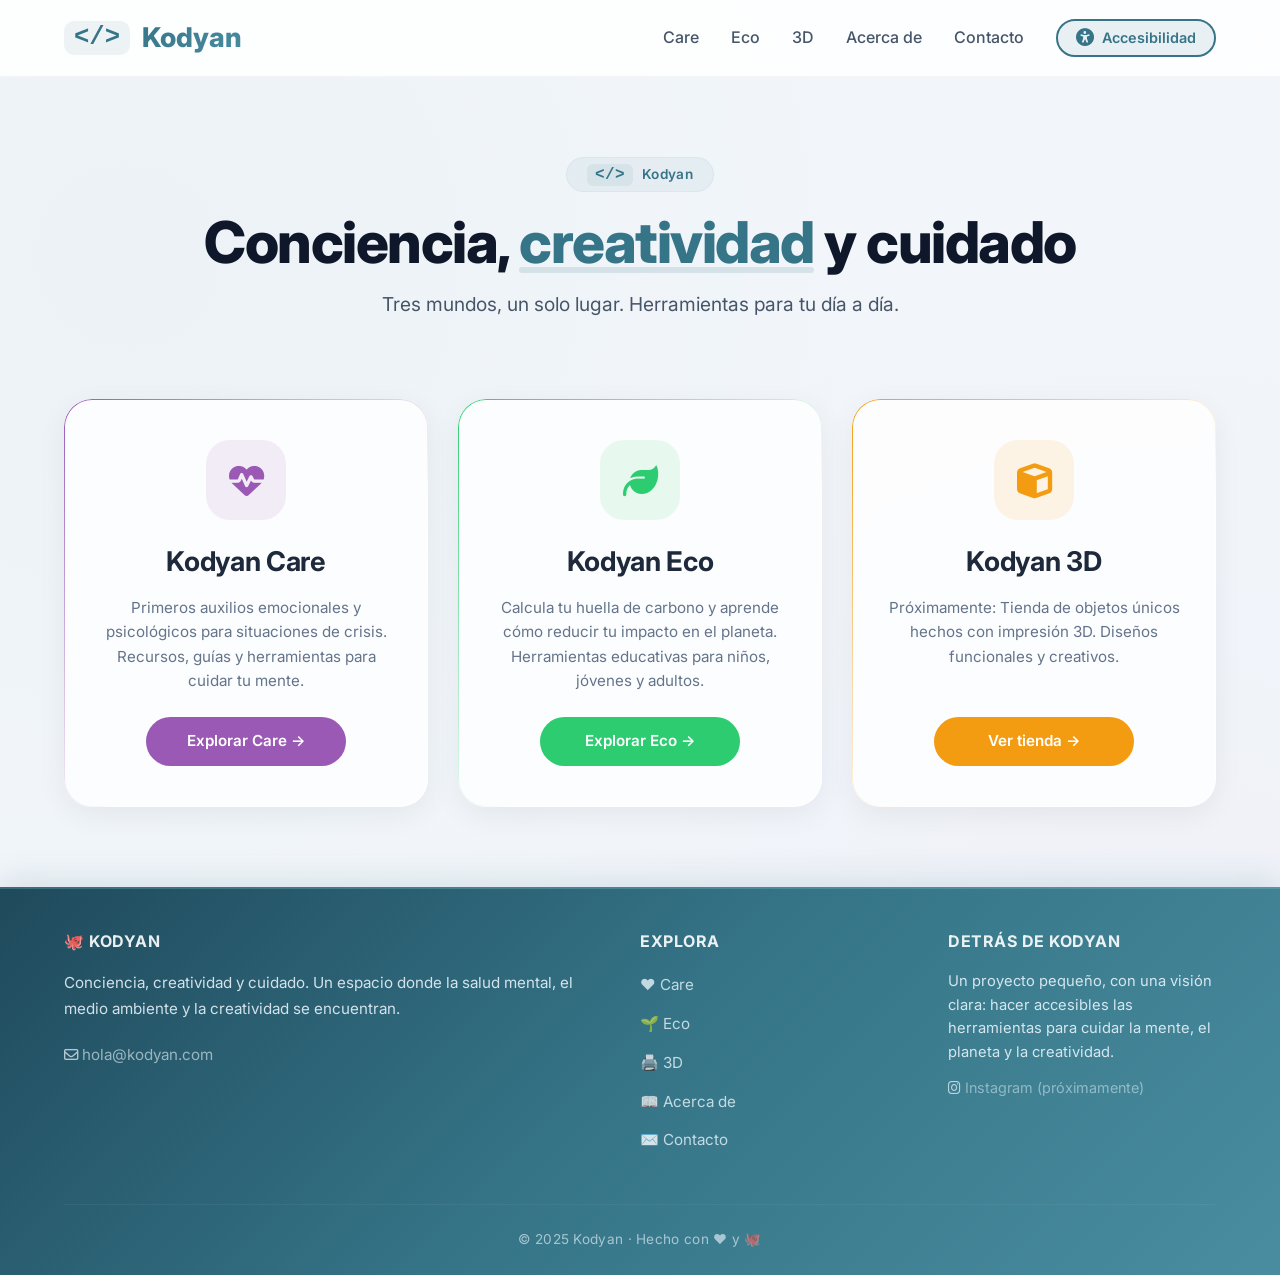
==== commit c2d1ee3a: "Update index.html" ====
--- a/index.html
+++ b/index.html
@@ -335,20 +335,6 @@
             padding: 80px 0 40px;
             text-align: center;
             position: relative;
-        }
-
-        .hero::before {
-            content: '\f4b9';
-            font-family: 'Font Awesome 6 Free';
-            font-weight: 900;
-            font-size: 18rem;
-            position: absolute;
-            top: -40px;
-            right: -60px;
-            color: rgba(54, 117, 136, 0.03);
-            pointer-events: none;
-            z-index: 0;
-            transform: rotate(10deg);
         }
 
         .hero .container {
